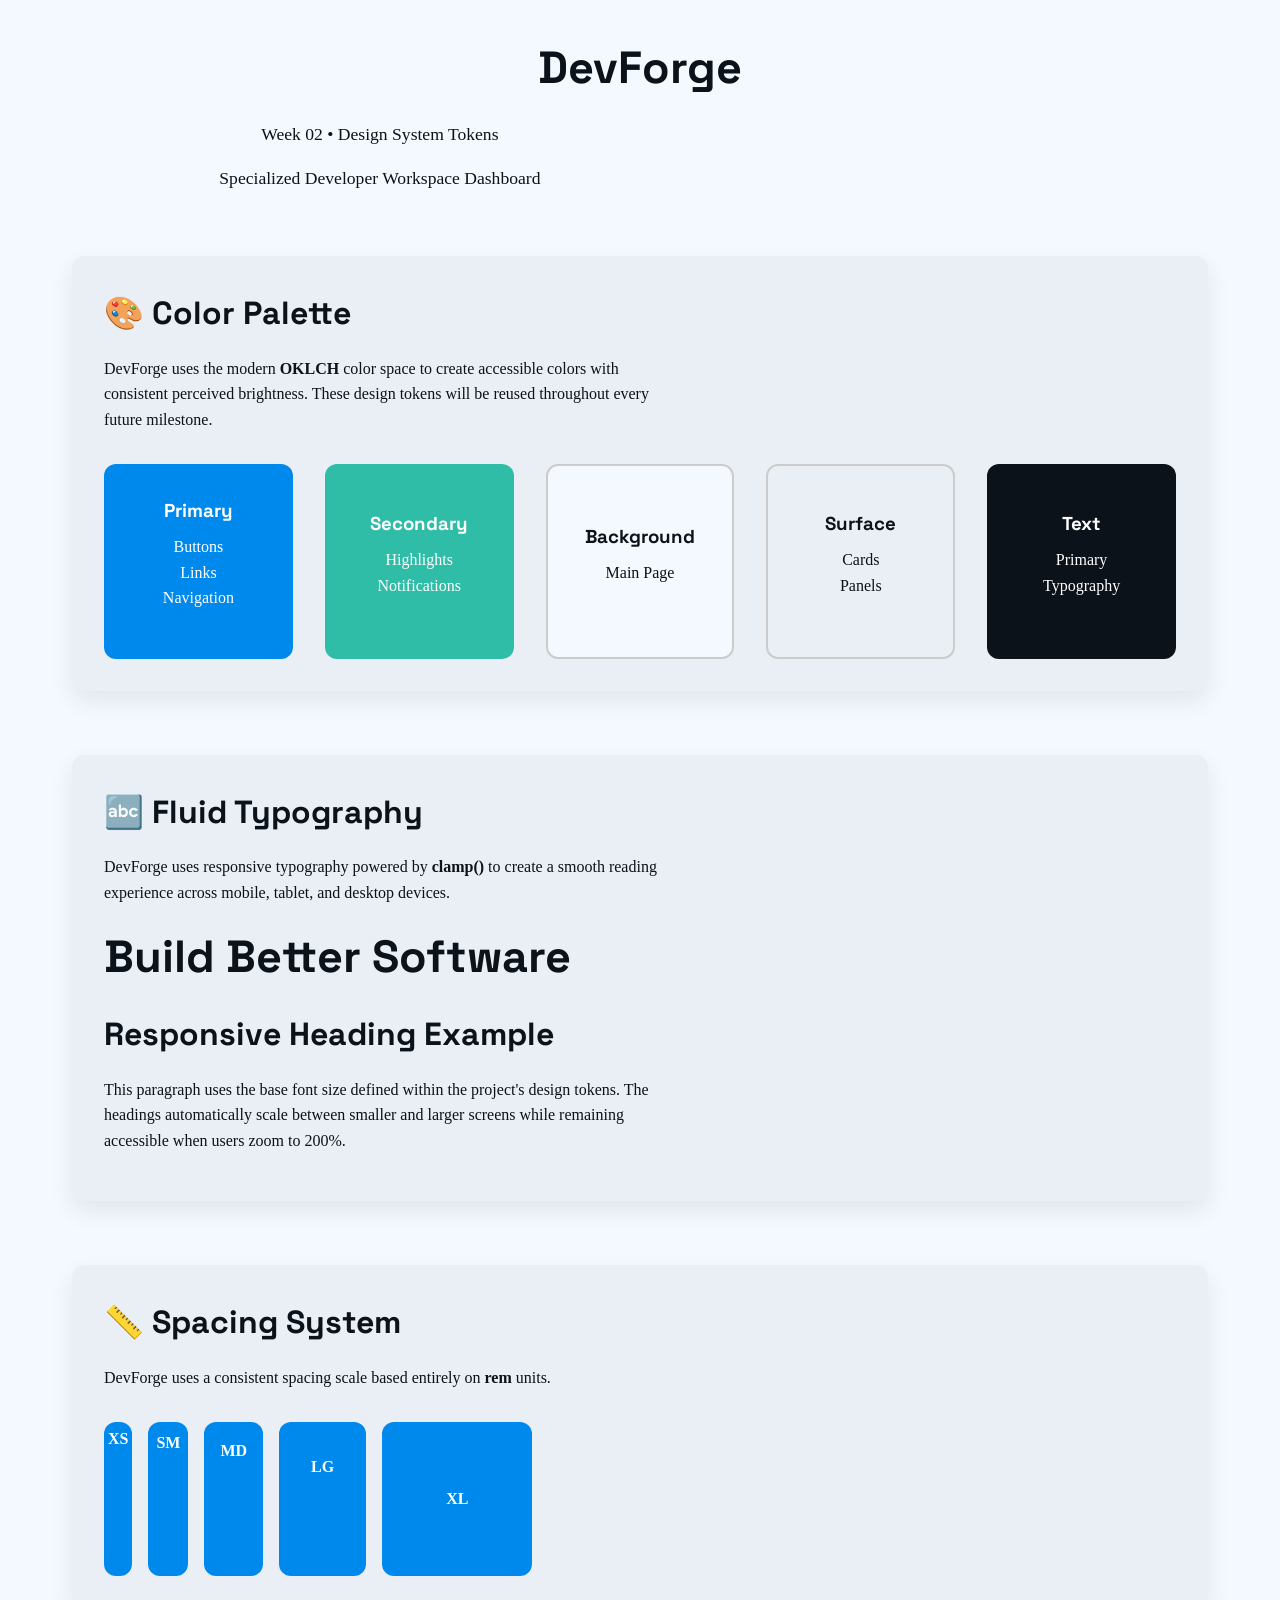
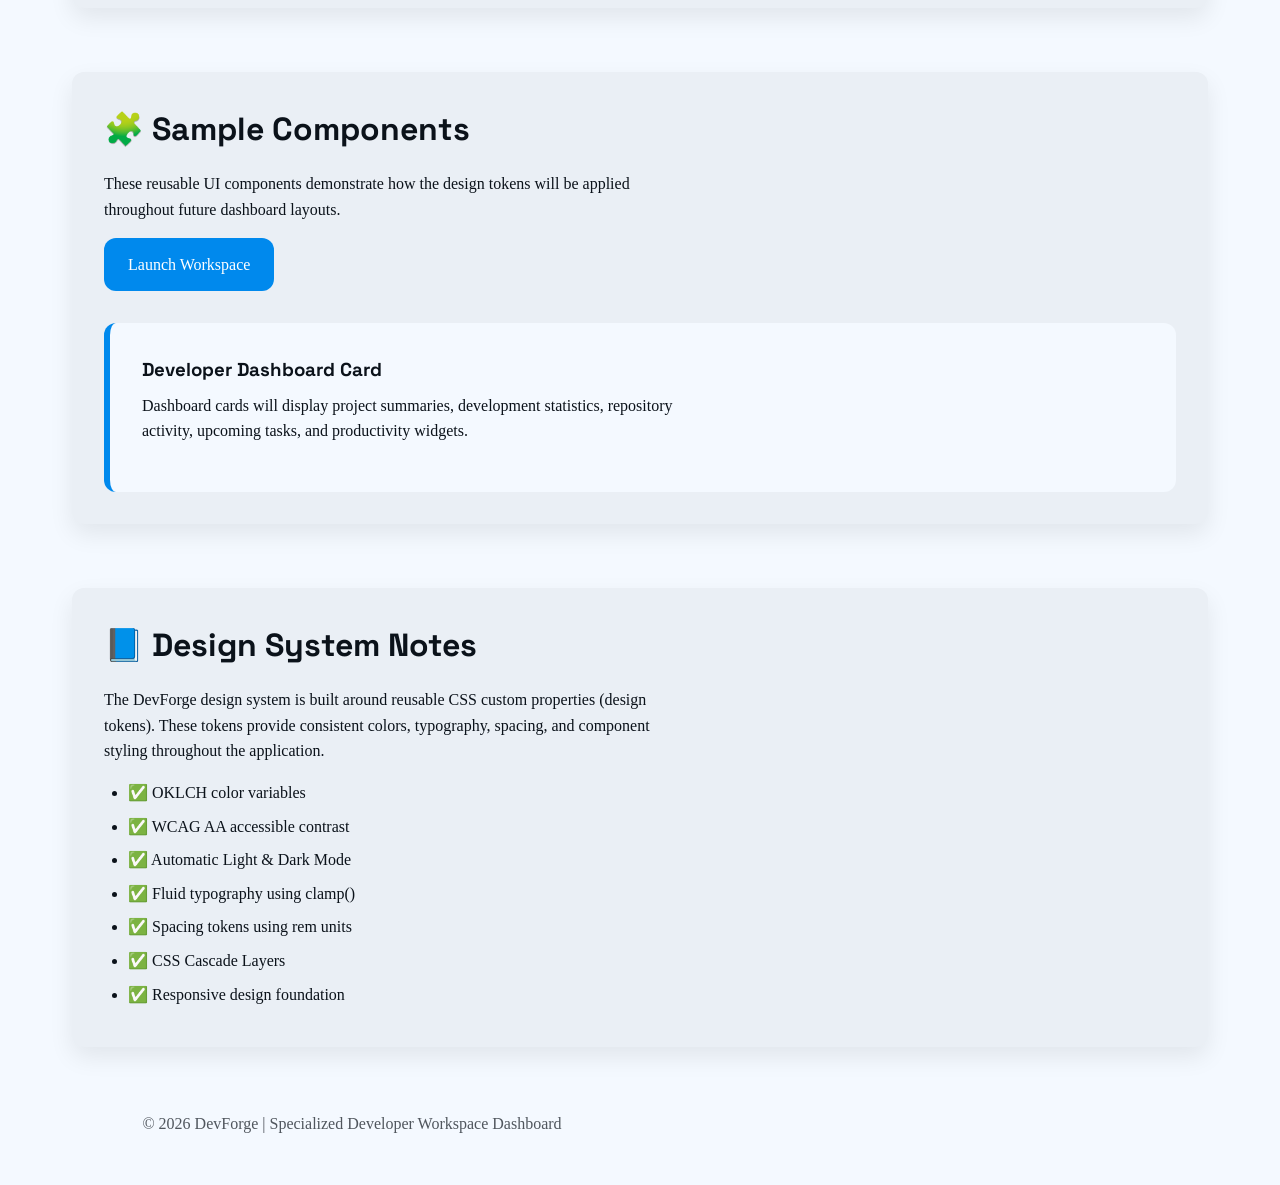
==== test/index.html @ ed998b39 "Initial commit - DevForge week 02" ====
<!DOCTYPE html>
<html lang="en">

<head>
    <meta charset="UTF-8">
    <meta name="viewport" content="width=device-width, initial-scale=1.0">

    <title>DevForge | Week 02 Design System</title>

    <!-- Google Fonts -->

    <link rel="preconnect" href="https://fonts.googleapis.com">

    <link rel="preconnect" href="https://fonts.gstatic.com" crossorigin>

    <link href="https://fonts.googleapis.com/css2?family=Inter:wght@400;500;600;700&family=Space+Grotesk:wght@500;700&display=swap" rel="stylesheet">

    <!-- Stylesheet -->

    <link rel="stylesheet" href="styles.css">

</head>

<body>

    <!-- =====================================
         HEADER
    ====================================== -->

    <header>

        <h1>DevForge</h1>

        <p>
            Week 02 • Design System Tokens
        </p>

        <p>
            Specialized Developer Workspace Dashboard
        </p>

    </header>

    <main>

        <!-- =====================================
             COLOR PALETTE
        ====================================== -->

        <section>

            <h2>🎨 Color Palette</h2>

            <p>

                DevForge uses the modern <strong>OKLCH</strong> color space to
                create accessible colors with consistent perceived brightness.
                These design tokens will be reused throughout every future
                milestone.

            </p>

            <div class="color-grid">

                <article class="color-card primary">

                    <h3>Primary</h3>

                    <p>
                        Buttons<br>
                        Links<br>
                        Navigation
                    </p>

                </article>

                <article class="color-card secondary">

                    <h3>Secondary</h3>

                    <p>
                        Highlights<br>
                        Notifications
                    </p>

                </article>

                <article class="color-card background">

                    <h3>Background</h3>

                    <p>
                        Main Page
                    </p>

                </article>

                <article class="color-card surface">

                    <h3>Surface</h3>

                    <p>
                        Cards<br>
                        Panels
                    </p>

                </article>

                <article class="color-card text">

                    <h3>Text</h3>

                    <p>
                        Primary Typography
                    </p>

                </article>

            </div>

        </section>

        <!-- =====================================
             TYPOGRAPHY
        ====================================== -->

        <section>

            <h2>🔤 Fluid Typography</h2>

            <p>

                DevForge uses responsive typography powered by
                <strong>clamp()</strong> to create a smooth reading experience
                across mobile, tablet, and desktop devices.

            </p>

            <h1 class="display-heading">

                Build Better Software

            </h1>

            <h2 class="medium-heading">

                Responsive Heading Example

            </h2>

            <p>

                This paragraph uses the base font size defined within the
                project's design tokens. The headings automatically scale
                between smaller and larger screens while remaining accessible
                when users zoom to 200%.

            </p>

        </section>

        <!-- =====================================
             SPACING
        ====================================== -->

        <section>

            <h2>📏 Spacing System</h2>

            <p>

                DevForge uses a consistent spacing scale based entirely on
                <strong>rem</strong> units.

            </p>

            <div class="spacing-grid">

                <div class="spacing-box xs">XS</div>

                <div class="spacing-box sm">SM</div>

                <div class="spacing-box md">MD</div>

                <div class="spacing-box lg">LG</div>

                <div class="spacing-box xl">XL</div>

            </div>

        </section>

        <!-- =====================================
             COMPONENTS
        ====================================== -->

        <section>

            <h2>🧩 Sample Components</h2>

            <p>

                These reusable UI components demonstrate how the design tokens
                will be applied throughout future dashboard layouts.

            </p>

            <button class="primary-btn">

                Launch Workspace

            </button>

            <div class="dashboard-card">

                <h3>Developer Dashboard Card</h3>

                <p>

                    Dashboard cards will display project summaries,
                    development statistics, repository activity,
                    upcoming tasks, and productivity widgets.

                </p>

            </div>

        </section>

        <!-- =====================================
             DESIGN SYSTEM NOTES
        ====================================== -->

        <section>

            <h2>📘 Design System Notes</h2>

            <p>

                The DevForge design system is built around reusable CSS custom
                properties (design tokens). These tokens provide consistent
                colors, typography, spacing, and component styling throughout
                the application.

            </p>

            <ul>

                <li>✅ OKLCH color variables</li>

                <li>✅ WCAG AA accessible contrast</li>

                <li>✅ Automatic Light & Dark Mode</li>

                <li>✅ Fluid typography using clamp()</li>

                <li>✅ Spacing tokens using rem units</li>

                <li>✅ CSS Cascade Layers</li>

                <li>✅ Responsive design foundation</li>

            </ul>

        </section>

    </main>

    <!-- =====================================
         FOOTER
    ====================================== -->

    <footer>

        <p>

            © 2026 DevForge | Specialized Developer Workspace Dashboard

        </p>

    </footer>

</body>

</html>
---- test/styles.css ----
/* ===========================================
   DEVFORGE DESIGN SYSTEM
   Week 02 Capstone
=========================================== */

@layer reset, tokens, base, components;

/* ===========================================
   RESET
=========================================== */

@layer reset {

*,
*::before,
*::after {
    box-sizing: border-box;
}

html {
    scroll-behavior: smooth;
}

body,
h1,
h2,
h3,
p,
ul {
    margin: 0;
}

img {
    display: block;
    max-width: 100%;
}

button {
    font: inherit;
    cursor: pointer;
}

}

/* ===========================================
   DESIGN TOKENS
=========================================== */

@layer tokens {

:root {

    /* ---------- Colors ---------- */

    --color-primary: oklch(62% 0.18 250);
    --color-secondary: oklch(72% 0.12 180);

    --color-background: oklch(98% 0.01 250);
    --color-surface: oklch(95% 0.01 250);

    --color-text: oklch(18% 0.02 250);

    /* ---------- Typography ---------- */

    --size-base: 1rem;

    --size-heading-md:
        clamp(1.5rem, 1.2rem + 1vw, 2rem);

    --size-heading-lg:
        clamp(1.75rem, 1.31rem + 1.88vw, 3rem);

    /* ---------- Spacing ---------- */

    --space-xs: .25rem;
    --space-sm: .5rem;
    --space-md: 1rem;
    --space-lg: 2rem;
    --space-xl: 4rem;

    /* ---------- Radius ---------- */

    --radius: .75rem;

    /* ---------- Shadow ---------- */

    --shadow:
        0 10px 25px rgba(0,0,0,.08);

}

/* ---------- Dark Mode ---------- */

@media (prefers-color-scheme: dark) {

:root {

    --color-background: oklch(18% 0.02 250);

    --color-surface: oklch(24% 0.02 250);

    --color-text: oklch(96% 0.01 250);

}

}

}

/* ===========================================
   BASE STYLES
=========================================== */

@layer base {

body {

    body {
    font-family: "Inter", sans-serif;
}

h1,
h2,
h3 {
    font-family: "Space Grotesk", sans-serif;
}

    background: var(--color-background);

    color: var(--color-text);

    font-size: var(--size-base);

    line-height: 1.6;

    max-width: 1200px;

    margin: auto;

    padding: var(--space-lg);

}

header {

    text-align: center;

    margin-bottom: var(--space-xl);

}

header p {

    font-size: 1.1rem;

}

section {

    background: var(--color-surface);

    border-radius: var(--radius);

    padding: var(--space-lg);

    margin-bottom: var(--space-xl);

    box-shadow: var(--shadow);

}

h1 {

    font-size: var(--size-heading-lg);

    margin-bottom: var(--space-md);

}

h2 {

    font-size: var(--size-heading-md);

    margin-bottom: var(--space-md);

}

h3 {

    margin-bottom: var(--space-sm);

}

p {

    margin-bottom: var(--space-md);

    max-width: 70ch;

}

ul {

    padding-left: 1.5rem;

}

li {

    margin-bottom: .5rem;

}

}

/* ===========================================
   COMPONENTS
=========================================== */

@layer components {

/* ---------- Color Palette ---------- */

.color-grid {

    display: grid;

    grid-template-columns:
        repeat(auto-fit, minmax(180px,1fr));

    gap: var(--space-lg);

    margin-top: var(--space-lg);

}

.color-card {

    border-radius: var(--radius);

    padding: var(--space-lg);

    text-align: center;

    color: white;

    min-height: 150px;

    display: flex;

    flex-direction: column;

    justify-content: center;

}

.primary {

    background: var(--color-primary);

}

.secondary {

    background: var(--color-secondary);

}

.background {

    background: var(--color-background);

    color: var(--color-text);

    border: 2px solid #ccc;

}

.surface {

    background: var(--color-surface);

    color: var(--color-text);

    border: 2px solid #ccc;

}

.text {

    background: var(--color-text);

}

/* ---------- Typography ---------- */

.display-heading {

    font-size: var(--size-heading-lg);

}

.medium-heading {

    font-size: var(--size-heading-md);

}

/* ---------- Spacing ---------- */

.spacing-grid {

    display: flex;

    flex-wrap: wrap;

    gap: var(--space-md);

    margin-top: var(--space-lg);

}

.spacing-box {

    background: var(--color-primary);

    color: white;

    border-radius: var(--radius);

    font-weight: bold;

}

.xs {

    padding: var(--space-xs);

}

.sm {

    padding: var(--space-sm);

}

.md {

    padding: var(--space-md);

}

.lg {

    padding: var(--space-lg);

}

.xl {

    padding: var(--space-xl);

}

/* ---------- Button ---------- */

.primary-btn {

    background: var(--color-primary);

    color: white;

    border: none;

    border-radius: var(--radius);

    padding:

        .85rem

        1.5rem;

    margin-bottom: var(--space-lg);

    transition: .3s;

}

.primary-btn:hover {

    opacity: .85;

}

/* ---------- Dashboard Card ---------- */

.dashboard-card {

    background: var(--color-background);

    border-radius: var(--radius);

    padding: var(--space-lg);

    border-left:

        6px solid

        var(--color-primary);

}

footer {

    text-align: center;

    margin-top: var(--space-xl);

    opacity: .7;

}

}
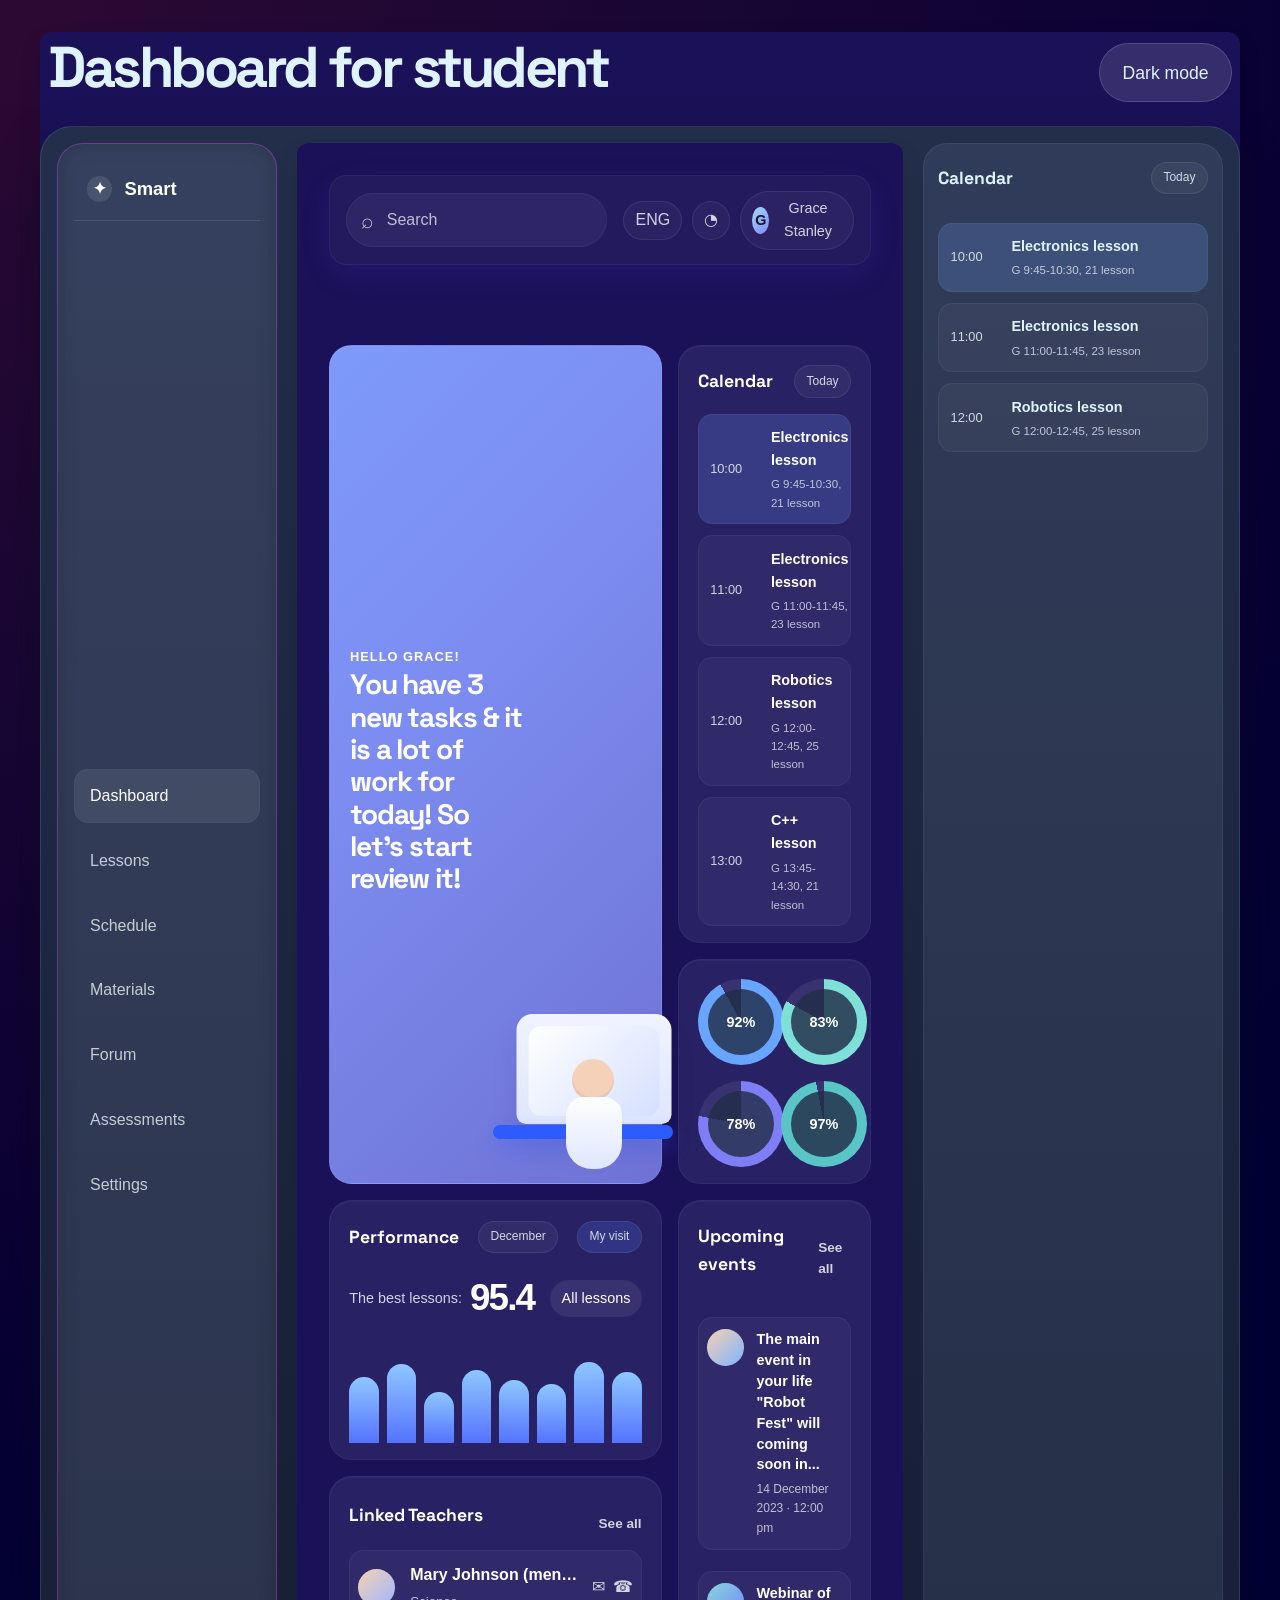
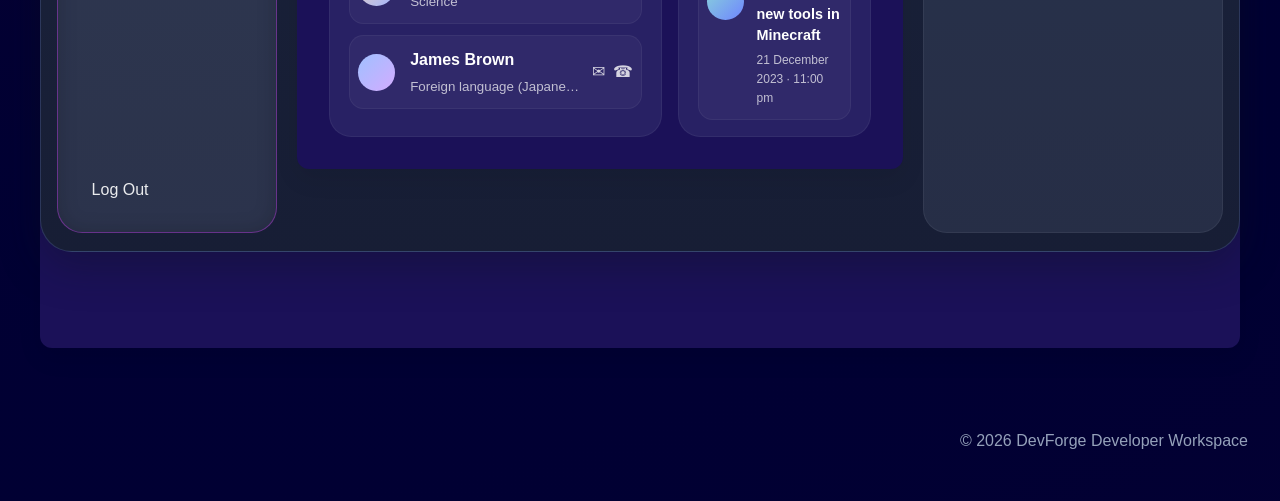
==== commit abaddf33: "finished assignment" ====
--- a/test/index.html
+++ b/test/index.html
@@ -2,10 +2,12 @@
 <html lang="en">
 
 <head>
+
     <meta charset="UTF-8">
+
     <meta name="viewport" content="width=device-width, initial-scale=1.0">
 
-    <title>DevForge | Week 02 Design System</title>
+    <title>DevForge | Week 04 Feature Grid</title>
 
     <!-- Google Fonts -->
 
@@ -15,270 +17,451 @@
 
     <link href="https://fonts.googleapis.com/css2?family=Inter:wght@400;500;600;700&family=Space+Grotesk:wght@500;700&display=swap" rel="stylesheet">
 
-    <!-- Stylesheet -->
-
     <link rel="stylesheet" href="styles.css">
 
 </head>
 
 <body>
 
-    <!-- =====================================
-         HEADER
-    ====================================== -->
-
-    <header>
-
-        <h1>DevForge</h1>
-
-        <p>
-            Week 02 • Design System Tokens
-        </p>
-
-        <p>
-            Specialized Developer Workspace Dashboard
-        </p>
-
-    </header>
-
-    <main>
-
-        <!-- =====================================
-             COLOR PALETTE
-        ====================================== -->
-
-        <section>
-
-            <h2>🎨 Color Palette</h2>
-
-            <p>
-
-                DevForge uses the modern <strong>OKLCH</strong> color space to
-                create accessible colors with consistent perceived brightness.
-                These design tokens will be reused throughout every future
-                milestone.
-
-            </p>
-
-            <div class="color-grid">
-
-                <article class="color-card primary">
-
-                    <h3>Primary</h3>
-
-                    <p>
-                        Buttons<br>
-                        Links<br>
-                        Navigation
-                    </p>
-
-                </article>
-
-                <article class="color-card secondary">
-
-                    <h3>Secondary</h3>
-
-                    <p>
-                        Highlights<br>
-                        Notifications
-                    </p>
-
-                </article>
-
-                <article class="color-card background">
-
-                    <h3>Background</h3>
-
-                    <p>
-                        Main Page
-                    </p>
-
-                </article>
-
-                <article class="color-card surface">
-
-                    <h3>Surface</h3>
-
-                    <p>
-                        Cards<br>
-                        Panels
-                    </p>
-
-                </article>
-
-                <article class="color-card text">
-
-                    <h3>Text</h3>
-
-                    <p>
-                        Primary Typography
-                    </p>
-
-                </article>
-
-            </div>
+<main>
+
+    <section class="student-dashboard" aria-label="Student dashboard overview">
+
+        <div class="dashboard-header-row">
+
+            <h1>Dashboard for student</h1>
+
+            <button type="button" class="dark-mode-toggle">Dark mode</button>
+
+        </div>
+
+        <section class="dashboard-shell" role="application" aria-label="Student workspace dashboard">
+
+            <aside class="dashboard-sidebar" aria-label="Primary navigation">
+
+                <div class="sidebar-brand">
+
+                    <span class="brand-mark">✦</span>
+
+                    <span>Smart</span>
+
+                </div>
+
+                <nav class="dashboard-nav" aria-label="Dashboard navigation">
+
+                    <a class="nav-link active" href="#">Dashboard</a>
+
+                    <a class="nav-link" href="#">Lessons</a>
+
+                    <a class="nav-link" href="#">Schedule</a>
+
+                    <a class="nav-link" href="#">Materials</a>
+
+                    <a class="nav-link" href="#">Forum</a>
+
+                    <a class="nav-link" href="#">Assessments</a>
+
+                    <a class="nav-link" href="#">Settings</a>
+
+                </nav>
+
+                <button type="button" class="logout-btn">Log Out</button>
+
+            </aside>
+
+            <section class="dashboard-main-area">
+
+                <header class="dashboard-topbar" aria-label="Workspace controls">
+
+                    <div class="search-wrap">
+
+                        <span class="search-icon">⌕</span>
+
+                        <input type="text" value="Search" aria-label="Search" />
+
+                    </div>
+
+                    <div class="topbar-actions">
+
+                        <span class="language-pill">ENG</span>
+
+                        <span class="icon-bell">◔</span>
+
+                        <div class="user-pill">
+
+                            <span class="user-avatar">G</span>
+
+                            <span>Grace Stanley</span>
+
+                        </div>
+
+                    </div>
+
+                </header>
+
+                <div class="dashboard-grid" aria-label="Student content cards">
+
+                    <article class="content-card feature-card">
+
+                        <div class="feature-copy">
+
+                            <p class="eyebrow">Hello Grace!</p>
+
+                            <h3>You have 3 new tasks &amp; it is a lot of work for today! So let's start review it!</h3>
+
+                        </div>
+
+                        <div class="device-illustration" aria-hidden="true">
+
+                            <div class="monitor">
+
+                                <div class="screen"></div>
+
+                            </div>
+
+                            <div class="desk"></div>
+
+                            <div class="person">
+
+                                <div class="head"></div>
+
+                                <div class="body"></div>
+
+                            </div>
+
+                        </div>
+
+                    </article>
+
+                    <article class="content-card calendar-card">
+
+                        <div class="mini-header">
+
+                            <h3>Calendar</h3>
+
+                            <button type="button" class="ghost-btn">Today</button>
+
+                        </div>
+
+                        <div class="calendar-list">
+
+                            <div class="event-item active">
+
+                                <span class="time">10:00</span>
+
+                                <div class="event-meta">
+
+                                    <h4>Electronics lesson</h4>
+
+                                    <p>G 9:45-10:30, 21 lesson</p>
+
+                                </div>
+
+                            </div>
+
+                            <div class="event-item">
+
+                                <span class="time">11:00</span>
+
+                                <div class="event-meta">
+
+                                    <h4>Electronics lesson</h4>
+
+                                    <p>G 11:00-11:45, 23 lesson</p>
+
+                                </div>
+
+                            </div>
+
+                            <div class="event-item">
+
+                                <span class="time">12:00</span>
+
+                                <div class="event-meta">
+
+                                    <h4>Robotics lesson</h4>
+
+                                    <p>G 12:00-12:45, 25 lesson</p>
+
+                                </div>
+
+                            </div>
+
+                            <div class="event-item">
+
+                                <span class="time">13:00</span>
+
+                                <div class="event-meta">
+
+                                    <h4>C++ lesson</h4>
+
+                                    <p>G 13:45-14:30, 21 lesson</p>
+
+                                </div>
+
+                            </div>
+
+                        </div>
+
+                    </article>
+
+                    <article class="content-card performance-card">
+
+                        <div class="mini-header small-row">
+
+                            <h3>Performance</h3>
+
+                            <button type="button" class="ghost-btn">December</button>
+
+                            <button type="button" class="ghost-btn ghost-btn--alt">My visit</button>
+
+                        </div>
+
+                        <div class="lesson-stats">
+
+                            <div class="lesson-heading">
+
+                                <span>The best lessons:</span>
+
+                                <strong>95.4</strong>
+
+                                <button type="button" class="pill-btn">All lessons</button>
+
+                            </div>
+
+                            <div class="bar-chart" aria-label="Chart of lesson scores">
+
+                                <span style="--h: 65%"></span>
+
+                                <span style="--h: 78%"></span>
+
+                                <span style="--h: 50%"></span>
+
+                                <span style="--h: 72%"></span>
+
+                                <span style="--h: 62%"></span>
+
+                                <span style="--h: 58%"></span>
+
+                                <span style="--h: 80%"></span>
+
+                                <span style="--h: 70%"></span>
+
+                            </div>
+
+                        </div>
+
+                    </article>
+
+                    <article class="content-card metrics-card">
+
+                        <div class="ring-row">
+
+                            <div class="metric-ring ring-blue">
+
+                                <span>92%</span>
+
+                            </div>
+
+                            <div class="metric-ring ring-cyan">
+
+                                <span>83%</span>
+
+                            </div>
+
+                        </div>
+
+                        <div class="ring-row">
+
+                            <div class="metric-ring ring-purple">
+
+                                <span>78%</span>
+
+                            </div>
+
+                            <div class="metric-ring ring-teal">
+
+                                <span>97%</span>
+
+                            </div>
+
+                        </div>
+
+                    </article>
+
+                    <article class="content-card teachers-card">
+
+                        <div class="mini-header">
+
+                            <h3>Linked Teachers</h3>
+
+                            <a href="#">See all</a>
+
+                        </div>
+
+                        <div class="teacher-item">
+
+                            <div class="teacher-avatar avatar-one"></div>
+
+                            <div class="teacher-copy">
+
+                                <strong>Mary Johnson (mentor)</strong>
+
+                                <small>Science</small>
+
+                            </div>
+
+                            <div class="teacher-actions">
+
+                                <span>✉</span>
+
+                                <span>☎</span>
+
+                            </div>
+
+                        </div>
+
+                        <div class="teacher-item">
+
+                            <div class="teacher-avatar avatar-two"></div>
+
+                            <div class="teacher-copy">
+
+                                <strong>James Brown</strong>
+
+                                <small>Foreign language (Japanese)</small>
+
+                            </div>
+
+                            <div class="teacher-actions">
+
+                                <span>✉</span>
+
+                                <span>☎</span>
+
+                            </div>
+
+                        </div>
+
+                    </article>
+
+                    <article class="content-card events-card">
+
+                        <div class="mini-header">
+
+                            <h3>Upcoming events</h3>
+
+                            <a href="#">See all</a>
+
+                        </div>
+
+                        <div class="event-item event-item--stacked">
+
+                            <div class="event-avatar avatar-three"></div>
+
+                            <div class="event-copy">
+
+                                <h4>The main event in your life "Robot Fest" will coming soon in...</h4>
+
+                                <p>14 December 2023 · 12:00 pm</p>
+
+                            </div>
+
+                        </div>
+
+                        <div class="event-item event-item--stacked">
+
+                            <div class="event-avatar avatar-four"></div>
+
+                            <div class="event-copy">
+
+                                <h4>Webinar of new tools in Minecraft</h4>
+
+                                <p>21 December 2023 · 11:00 pm</p>
+
+                            </div>
+
+                        </div>
+
+                    </article>
+
+                </div>
+
+            </section>
+
+            <aside class="dashboard-drawer" aria-label="Context drawer">
+
+                <div class="mini-header">
+
+                    <h3>Calendar</h3>
+
+                    <button type="button" class="ghost-btn">Today</button>
+
+                </div>
+
+                <div class="calendar-list">
+
+                    <div class="event-item active">
+
+                        <span class="time">10:00</span>
+
+                        <div class="event-meta">
+
+                            <h4>Electronics lesson</h4>
+
+                            <p>G 9:45-10:30, 21 lesson</p>
+
+                        </div>
+
+                    </div>
+
+                    <div class="event-item">
+
+                        <span class="time">11:00</span>
+
+                        <div class="event-meta">
+
+                            <h4>Electronics lesson</h4>
+
+                            <p>G 11:00-11:45, 23 lesson</p>
+
+                        </div>
+
+                    </div>
+
+                    <div class="event-item">
+
+                        <span class="time">12:00</span>
+
+                        <div class="event-meta">
+
+                            <h4>Robotics lesson</h4>
+
+                            <p>G 12:00-12:45, 25 lesson</p>
+
+                        </div>
+
+                    </div>
+
+                </div>
+
+            </aside>
 
         </section>
 
-        <!-- =====================================
-             TYPOGRAPHY
-        ====================================== -->
-
-        <section>
-
-            <h2>🔤 Fluid Typography</h2>
-
-            <p>
-
-                DevForge uses responsive typography powered by
-                <strong>clamp()</strong> to create a smooth reading experience
-                across mobile, tablet, and desktop devices.
-
-            </p>
-
-            <h1 class="display-heading">
-
-                Build Better Software
-
-            </h1>
-
-            <h2 class="medium-heading">
-
-                Responsive Heading Example
-
-            </h2>
-
-            <p>
-
-                This paragraph uses the base font size defined within the
-                project's design tokens. The headings automatically scale
-                between smaller and larger screens while remaining accessible
-                when users zoom to 200%.
-
-            </p>
-
-        </section>
-
-        <!-- =====================================
-             SPACING
-        ====================================== -->
-
-        <section>
-
-            <h2>📏 Spacing System</h2>
-
-            <p>
-
-                DevForge uses a consistent spacing scale based entirely on
-                <strong>rem</strong> units.
-
-            </p>
-
-            <div class="spacing-grid">
-
-                <div class="spacing-box xs">XS</div>
-
-                <div class="spacing-box sm">SM</div>
-
-                <div class="spacing-box md">MD</div>
-
-                <div class="spacing-box lg">LG</div>
-
-                <div class="spacing-box xl">XL</div>
-
-            </div>
-
-        </section>
-
-        <!-- =====================================
-             COMPONENTS
-        ====================================== -->
-
-        <section>
-
-            <h2>🧩 Sample Components</h2>
-
-            <p>
-
-                These reusable UI components demonstrate how the design tokens
-                will be applied throughout future dashboard layouts.
-
-            </p>
-
-            <button class="primary-btn">
-
-                Launch Workspace
-
-            </button>
-
-            <div class="dashboard-card">
-
-                <h3>Developer Dashboard Card</h3>
-
-                <p>
-
-                    Dashboard cards will display project summaries,
-                    development statistics, repository activity,
-                    upcoming tasks, and productivity widgets.
-
-                </p>
-
-            </div>
-
-        </section>
-
-        <!-- =====================================
-             DESIGN SYSTEM NOTES
-        ====================================== -->
-
-        <section>
-
-            <h2>📘 Design System Notes</h2>
-
-            <p>
-
-                The DevForge design system is built around reusable CSS custom
-                properties (design tokens). These tokens provide consistent
-                colors, typography, spacing, and component styling throughout
-                the application.
-
-            </p>
-
-            <ul>
-
-                <li>✅ OKLCH color variables</li>
-
-                <li>✅ WCAG AA accessible contrast</li>
-
-                <li>✅ Automatic Light & Dark Mode</li>
-
-                <li>✅ Fluid typography using clamp()</li>
-
-                <li>✅ Spacing tokens using rem units</li>
-
-                <li>✅ CSS Cascade Layers</li>
-
-                <li>✅ Responsive design foundation</li>
-
-            </ul>
-
-        </section>
-
-    </main>
-
-    <!-- =====================================
-         FOOTER
-    ====================================== -->
-
-    <footer>
-
-        <p>
-
-            © 2026 DevForge | Specialized Developer Workspace Dashboard
-
-        </p>
-
-    </footer>
+    </section>
+
+</main>
+
+<footer>
+
+    <p>
+
+        © 2026 DevForge Developer Workspace
+
+    </p>
+
+</footer>
 
 </body>
 
--- a/test/styles.css
+++ b/test/styles.css
@@ -52,13 +52,13 @@
 
     /* ---------- Colors ---------- */
 
-    --color-primary: oklch(62% 0.18 250);
-    --color-secondary: oklch(72% 0.12 180);
-
-    --color-background: oklch(98% 0.01 250);
-    --color-surface: oklch(95% 0.01 250);
-
-    --color-text: oklch(18% 0.02 250);
+    --color-primary: oklch(72% 0.32 320);
+    --color-secondary: oklch(80% 0.25 210);
+
+    --color-background: oklch(12% 0.14 260);
+    --color-surface: oklch(25% 0.12 280);
+
+    --color-text: oklch(96% 0.05 260);
 
     /* ---------- Typography ---------- */
 
@@ -95,11 +95,11 @@
 
 :root {
 
-    --color-background: oklch(18% 0.02 250);
-
-    --color-surface: oklch(24% 0.02 250);
-
-    --color-text: oklch(96% 0.01 250);
+    --color-background: oklch(12% 0.10 250);
+
+    --color-surface: oklch(18% 0.08 250);
+
+    --color-text: oklch(96% 0.03 250);
 
 }
 
@@ -115,37 +115,157 @@
 
 body {
 
-    body {
     font-family: "Inter", sans-serif;
+
+    background: radial-gradient(circle at top left,
+        color-mix(in srgb, var(--color-primary) 18%, black),
+        color-mix(in srgb, var(--color-background) 85%, black));
+
+    color: var(--color-text);
+
+    font-size: var(--size-base);
+
+    line-height: 1.6;
+
+    min-height: 100dvh;
+
+    max-width: 1400px;
+
+    margin: auto;
+
+    padding: var(--space-lg);
+
 }
 
 h1,
 h2,
 h3 {
+
     font-family: "Space Grotesk", sans-serif;
-}
-
-    background: var(--color-background);
-
-    color: var(--color-text);
-
-    font-size: var(--size-base);
-
-    line-height: 1.6;
-
-    max-width: 1200px;
-
-    margin: auto;
-
-    padding: var(--space-lg);
 
 }
 
 header {
 
+    position: relative;
+
     text-align: center;
 
     margin-bottom: var(--space-xl);
+
+}
+
+.week-badge {
+
+    position: absolute;
+
+    top: var(--space-sm);
+
+    right: var(--space-sm);
+
+    display: inline-flex;
+
+    align-items: center;
+
+    justify-content: center;
+
+    padding: .35rem .75rem;
+
+    border-radius: 999px;
+
+    background: color-mix(in srgb, var(--color-primary) 30%, var(--color-surface));
+
+    color: white;
+
+    font-size: .8rem;
+
+    letter-spacing: .08em;
+
+    text-transform: uppercase;
+
+}
+
+header h1 {
+
+    font-size: var(--size-heading-lg);
+
+    margin-bottom: var(--space-sm);
+
+}
+
+header a {
+
+    color: var(--color-primary);
+
+    text-decoration: none;
+
+}
+
+header a:hover {
+
+    text-decoration: underline;
+
+}
+
+a:focus-visible {
+
+    outline: 3px solid var(--color-primary);
+
+    outline-offset: 3px;
+
+}
+
+.home-link {
+
+    margin: 0;
+
+    font-size: .95rem;
+
+}
+
+.footer-link {
+
+    margin-top: 0;
+
+}
+
+.home-link a {
+
+    display: inline-block;
+
+    padding: .55rem 1rem;
+
+    border: 1px solid var(--color-primary);
+
+    border-radius: 999px;
+
+    background: var(--color-primary);
+
+    color: white;
+
+    box-shadow: 0 0 20px rgba(48, 104, 255, 0.45);
+
+    transition: background .2s ease, transform .2s ease, box-shadow .2s ease;
+
+}
+
+.home-link a:hover {
+
+    background: color-mix(in srgb, var(--color-primary) 75%, white 25%);
+
+    color: white;
+
+    transform: translateY(-1px);
+
+    box-shadow: 0 0 28px rgba(48, 104, 255, 0.65);
+
+}
+
+.home-link a:hover {
+
+    background: color-mix(in srgb, var(--color-primary) 20%, transparent);
+
+    transform: translateY(-1px);
 
 }
 
@@ -392,6 +512,1447 @@
 
 }
 
+/* ---------- Dashboard Layout ---------- */
+
+.dashboard-shell {
+
+    position: relative;
+
+    display: grid;
+
+    grid-template-columns: minmax(220px, 260px) minmax(0, 1fr) minmax(180px, 240px);
+
+    min-height: 100dvh;
+
+    padding: var(--space-md);
+
+    gap: var(--space-md);
+
+    background: radial-gradient(circle at top right,
+        color-mix(in srgb, var(--color-secondary) 18%, black 30%),
+        color-mix(in srgb, var(--color-background) 82%, black));
+
+    border-radius: var(--radius);
+
+    border: 1px solid color-mix(in srgb, var(--color-primary) 40%, transparent);
+
+    box-shadow: 0 0 80px rgba(100, 75, 255, 0.18);
+
+}
+
+.dashboard-shell-header {
+
+    grid-column: 1 / -1;
+
+    display: flex;
+
+    justify-content: space-between;
+
+    align-items: center;
+
+    padding: var(--space-md) var(--space-lg);
+
+    background: color-mix(in srgb, var(--color-surface) 92%, black 8%);
+
+    border-radius: calc(var(--radius) + 2px);
+
+    border: 1px solid color-mix(in srgb, var(--color-primary) 30%, transparent);
+
+    box-shadow: inset 0 -1px 0 rgba(255, 255, 255, 0.06), 0 10px 24px rgba(0, 0, 0, 0.08);
+
+}
+
+.dashboard-shell-header h2 {
+
+    margin: 0;
+
+    font-size: 1rem;
+
+    letter-spacing: .08em;
+
+    text-transform: uppercase;
+
+    opacity: .85;
+
+}
+
+.dashboard-shell-home {
+
+    color: var(--color-primary);
+
+    font-weight: 700;
+
+    text-decoration: none;
+
+}
+
+.dashboard-shell-home:hover {
+
+    color: white;
+
+}
+
+.dashboard-sidebar {
+
+    min-width: 0;
+
+    display: flex;
+
+    flex-direction: column;
+
+    gap: var(--space-lg);
+
+    padding: var(--space-lg);
+
+    background: color-mix(in srgb, var(--color-surface) 70%, black 30%);
+
+    border-radius: var(--radius);
+
+    border: 1px solid color-mix(in srgb, var(--color-primary) 30%, transparent);
+
+    box-shadow: inset 0 0 20px rgba(0, 0, 0, 0.18);
+
+}
+
+.dashboard-main-area {
+
+    display: flex;
+
+    flex-direction: column;
+
+    gap: var(--space-lg);
+
+    min-width: 0;
+
+}
+
+.sidebar-brand {
+
+    padding-bottom: var(--space-sm);
+
+    border-bottom: 1px solid color-mix(in srgb, var(--color-text) 12%, transparent);
+
+}
+
+.eyebrow {
+
+    margin-bottom: var(--space-xs);
+
+    font-size: .8rem;
+
+    font-weight: 700;
+
+    letter-spacing: .16em;
+
+    text-transform: uppercase;
+
+    opacity: .7;
+
+}
+
+.dashboard-nav {
+
+    display: flex;
+
+    flex-direction: column;
+
+    gap: var(--space-sm);
+
+}
+
+.nav-link {
+
+    color: var(--color-text);
+
+    text-decoration: none;
+
+    padding: .65rem .85rem;
+
+    border-radius: 999px;
+
+}
+
+.nav-link.active,
+.nav-link:hover {
+
+    background: linear-gradient(135deg,
+        color-mix(in srgb, var(--color-primary) 28%, transparent),
+        color-mix(in srgb, var(--color-secondary) 28%, transparent));
+
+    color: white;
+
+}
+
+.dashboard-topbar {
+
+    display: flex;
+
+    justify-content: space-between;
+
+    align-items: center;
+
+    padding: var(--space-lg);
+
+    background: color-mix(in srgb, var(--color-surface) 82%, black 18%);
+
+    border-radius: var(--radius);
+
+    border: 1px solid color-mix(in srgb, var(--color-secondary) 30%, transparent);
+
+    box-shadow: 0 10px 30px rgba(88, 68, 255, 0.12);
+
+}
+
+.dashboard-topbar h3,
+.dashboard-sidebar h3,
+.dashboard-drawer h3 {
+
+    margin-bottom: 0;
+
+}
+
+.dashboard-topbar .primary-btn {
+
+    margin-bottom: 0;
+
+}
+
+.dashboard-workspace {
+
+    display: grid;
+
+    grid-template-columns: 1.4fr 1fr;
+
+    grid-template-areas:
+        "focus velocity"
+        "activity timeline";
+
+    gap: var(--space-md);
+
+    flex: 1;
+
+}
+
+.workspace-card {
+
+    display: flex;
+
+    flex-direction: column;
+
+    justify-content: center;
+
+    padding: var(--space-lg);
+
+    min-height: 180px;
+
+    background: color-mix(in srgb, var(--color-surface) 90%, black 10%);
+
+    border-radius: var(--radius);
+
+    border: 1px solid color-mix(in srgb, var(--color-primary) 14%, transparent);
+
+    box-shadow: 0 0 30px rgba(108, 92, 255, 0.1);
+
+}
+
+.workspace-card--highlight {
+
+    grid-area: focus;
+
+    background: linear-gradient(180deg,
+        color-mix(in srgb, var(--color-primary) 22%, var(--color-surface)),
+        color-mix(in srgb, var(--color-secondary) 16%, var(--color-surface)));
+
+    color: white;
+
+}
+
+.workspace-card--wide {
+
+    grid-area: timeline;
+
+}
+
+.dashboard-drawer {
+
+    padding: var(--space-lg);
+
+    background: color-mix(in srgb, var(--color-surface) 80%, black 20%);
+
+    border-radius: var(--radius);
+
+    border: 1px solid color-mix(in srgb, var(--color-secondary) 24%, transparent);
+
+}
+
+.content-grid {
+
+    display: grid;
+
+    grid-template-columns: repeat(3, minmax(0, 1fr));
+
+    grid-auto-flow: dense;
+
+    gap: var(--space-md);
+
+    margin-top: var(--space-xl);
+
+}
+
+.content-card {
+
+    display: flex;
+
+    flex-direction: column;
+
+    justify-content: space-between;
+
+    min-height: 220px;
+
+    padding: var(--space-lg);
+
+    background: color-mix(in srgb, var(--color-surface) 88%, black 12%);
+
+    border: 1px solid color-mix(in srgb, var(--color-primary) 24%, transparent);
+
+    border-radius: var(--radius);
+
+    box-shadow: 0 14px 30px rgba(0, 0, 0, 0.12);
+
+}
+
+.content-card h3 {
+
+    margin-bottom: var(--space-sm);
+
+}
+
+.content-card p {
+
+    margin-bottom: 0;
+
+}
+
+.content-card a {
+
+    margin-top: var(--space-md);
+
+    color: var(--color-primary);
+
+    font-weight: 700;
+
+    text-decoration: none;
+
+}
+
+.content-card a:hover {
+
+    text-decoration: underline;
+
+}
+
+.feature-card {
+
+    grid-column: span 2;
+
+    grid-row: span 2;
+
+    background: linear-gradient(135deg,
+        color-mix(in srgb, var(--color-primary) 28%, var(--color-surface)),
+        color-mix(in srgb, var(--color-secondary) 18%, var(--color-surface)));
+
+    color: white;
+
+}
+
+.feature-card .eyebrow {
+
+    opacity: 1;
+
+    color: white;
+
+}
+
+.feature-card a {
+
+    color: white;
+
+}
+
+.student-dashboard {
+
+    width: min(1500px, calc(100vw - 80px));
+
+    margin: 0 auto;
+
+    padding: 0 0 2rem;
+
+}
+
+.dashboard-header-row {
+
+    display: flex;
+
+    justify-content: space-between;
+
+    align-items: center;
+
+    gap: 1rem;
+
+    margin-bottom: 1.5rem;
+
+    padding: 0 0.5rem;
+
+}
+
+.dashboard-header-row h1 {
+
+    font-size: clamp(3rem, 3vw + 1.2rem, 7rem);
+
+    line-height: 0.95;
+
+    margin: 0;
+
+    font-weight: 700;
+
+    letter-spacing: -0.06em;
+
+}
+
+.dark-mode-toggle {
+
+    align-self: flex-start;
+
+    border: 1px solid rgba(255,255,255,0.15);
+
+    background: rgba(255,255,255,0.12);
+
+    color: var(--color-text);
+
+    border-radius: 999px;
+
+    padding: 0.9rem 1.4rem;
+
+    font-size: 1.1rem;
+
+    margin-top: 0.7rem;
+
+}
+
+.dashboard-shell {
+
+    display: grid;
+
+    grid-template-columns: 220px minmax(0, 1fr) 300px;
+
+    gap: 1.25rem;
+
+    min-height: 820px;
+
+    padding: 1rem 1rem 1.1rem;
+
+    border-radius: 2rem;
+
+    background: linear-gradient(180deg, rgba(35, 48, 74, 0.96), rgba(23, 31, 52, 0.96));
+
+    border: 1px solid rgba(139, 166, 255, 0.18);
+
+    box-shadow: 0 15px 40px rgba(13, 18, 32, 0.35);
+
+}
+
+.dashboard-sidebar {
+
+    display: flex;
+
+    flex-direction: column;
+
+    justify-content: space-between;
+
+    padding: 1.2rem 1rem 1rem;
+
+    background: rgba(161, 177, 204, 0.15);
+
+    border-radius: 1.6rem;
+
+    min-height: 100%;
+
+}
+
+.sidebar-brand {
+
+    display: flex;
+
+    align-items: center;
+
+    gap: 0.75rem;
+
+    padding: 0.7rem 0.8rem 1rem;
+
+    font-size: 1.15rem;
+
+    font-weight: 700;
+
+    color: white;
+
+}
+
+.brand-mark {
+
+    display: inline-flex;
+
+    align-items: center;
+
+    justify-content: center;
+
+    width: 1.6rem;
+
+    height: 1.6rem;
+
+    border-radius: 50%;
+
+    background: rgba(255,255,255,0.1);
+
+    font-size: 1rem;
+
+}
+
+.dashboard-nav {
+
+    display: flex;
+
+    flex-direction: column;
+
+    gap: 0.65rem;
+
+    margin-top: 0.75rem;
+
+}
+
+.nav-link {
+
+    color: rgba(255,255,255,0.74);
+
+    text-decoration: none;
+
+    padding: 0.9rem 0.9rem 0.9rem 1rem;
+
+    border-radius: 0.9rem;
+
+    font-size: 1rem;
+
+    transition: all .2s ease;
+
+}
+
+.nav-link.active,
+.nav-link:hover {
+
+    color: white;
+
+    background: rgba(255,255,255,0.08);
+
+    box-shadow: inset 0 0 0 1px rgba(255,255,255,0.04);
+
+}
+
+.logout-btn {
+
+    margin-top: 1rem;
+
+    padding: 0.85rem 1.1rem;
+
+    background: transparent;
+
+    border: 0;
+
+    border-radius: 0.85rem;
+
+    color: rgba(255,255,255,0.9);
+
+    text-align: left;
+
+    font-size: 1rem;
+
+    cursor: pointer;
+
+}
+
+.dashboard-main-area {
+
+    display: flex;
+
+    flex-direction: column;
+
+    gap: 1rem;
+
+    min-width: 0;
+
+}
+
+.dashboard-topbar {
+
+    display: flex;
+
+    align-items: center;
+
+    justify-content: space-between;
+
+    gap: 1rem;
+
+    padding: 0.9rem 1rem;
+
+    border-radius: 1.1rem;
+
+    background: rgba(255,255,255,0.04);
+
+    border: 1px solid rgba(255,255,255,0.05);
+
+}
+
+.search-wrap {
+
+    display: flex;
+
+    align-items: center;
+
+    gap: 0.65rem;
+
+    width: min(460px, 100%);
+
+    padding: 0.6rem 0.9rem;
+
+    background: rgba(255,255,255,0.05);
+
+    border-radius: 999px;
+
+    border: 1px solid rgba(255,255,255,0.05);
+
+}
+
+.search-wrap input {
+
+    background: transparent;
+
+    border: 0;
+
+    color: rgba(255,255,255,0.7);
+
+    font-size: 1rem;
+
+    width: 100%;
+
+    outline: none;
+
+}
+
+.search-icon {
+
+    color: rgba(255,255,255,0.7);
+
+    font-size: 1.3rem;
+
+}
+
+.topbar-actions {
+
+    display: flex;
+
+    align-items: center;
+
+    gap: 0.6rem;
+
+    color: rgba(255,255,255,0.8);
+
+}
+
+.language-pill,
+.icon-bell,
+.user-pill {
+
+    display: inline-flex;
+
+    align-items: center;
+
+    justify-content: center;
+
+    min-height: 2.3rem;
+
+    padding: 0.35rem 0.7rem;
+
+    border-radius: 999px;
+
+    background: rgba(255,255,255,0.04);
+
+    border: 1px solid rgba(255,255,255,0.08);
+
+}
+
+.user-pill {
+
+    gap: 0.6rem;
+
+    padding-right: 1rem;
+
+    font-size: 0.9rem;
+
+}
+
+.user-avatar {
+
+    display: inline-flex;
+
+    width: 1.7rem;
+
+    height: 1.7rem;
+
+    border-radius: 50%;
+
+    background: linear-gradient(135deg, #a9d7ff, #7d8cff);
+
+    align-items: center;
+
+    justify-content: center;
+
+    color: #101827;
+
+    font-weight: 700;
+
+}
+
+.dashboard-grid {
+
+    display: grid;
+
+    grid-template-columns: minmax(0, 1.55fr) minmax(0, 0.9fr);
+
+    grid-auto-flow: dense;
+
+    gap: 1rem;
+
+}
+
+.content-card {
+
+    position: relative;
+
+    display: flex;
+
+    flex-direction: column;
+
+    justify-content: space-between;
+
+    min-height: 220px;
+
+    padding: 1.2rem 1.2rem 1rem;
+
+    background: rgba(151, 163, 187, 0.1);
+
+    border: 1px solid rgba(255,255,255,0.05);
+
+    border-radius: 1.4rem;
+
+    color: white;
+
+    box-shadow: inset 0 1px 0 rgba(255,255,255,0.04);
+
+}
+
+.feature-card {
+
+    grid-column: 1 / 2;
+
+    grid-row: span 2;
+
+    min-height: 300px;
+
+    background: linear-gradient(135deg, #7d9af9 0%, #7d8ef2 35%, #6f72d4 100%);
+
+    display: grid;
+
+    grid-template-columns: 1.2fr 0.8fr;
+
+    align-items: end;
+
+    padding: 1.4rem 1.25rem 0.9rem;
+
+}
+
+.feature-copy {
+
+    align-self: center;
+
+}
+
+.feature-copy h3 {
+
+    margin: 0;
+
+    max-width: 20ch;
+
+    font-size: clamp(1.4rem, 0.8rem + 1.2vw, 2.2rem);
+
+    line-height: 1.15;
+
+    letter-spacing: -0.04em;
+
+}
+
+.eyebrow {
+
+    display: inline-block;
+
+    margin: 0 0 0.6rem;
+
+    font-size: 0.8rem;
+
+    font-weight: 700;
+
+    letter-spacing: 0.08em;
+
+    text-transform: uppercase;
+
+    opacity: 0.9;
+
+}
+
+.device-illustration {
+
+    position: relative;
+
+    display: flex;
+
+    align-items: flex-end;
+
+    justify-content: center;
+
+    width: 100%;
+
+    height: 220px;
+
+}
+
+.monitor {
+
+    position: absolute;
+
+    bottom: 45px;
+
+    left: 60%;
+
+    transform: translateX(-50%);
+
+    width: 155px;
+
+    height: 110px;
+
+    background: linear-gradient(180deg, #f0f3ff, #dfe6ff);
+
+    border-radius: 1rem 1rem 0.6rem 0.6rem;
+
+    box-shadow: 0 18px 26px rgba(31,44,72,0.1);
+
+}
+
+.screen {
+
+    position: absolute;
+
+    inset: 0.75rem 0.75rem 0.5rem;
+
+    border-radius: 0.8rem;
+
+    background: linear-gradient(135deg, #ffffff 0%, #d5e0ff 100%);
+
+}
+
+.desk {
+
+    position: absolute;
+
+    bottom: 30px;
+
+    width: 180px;
+
+    height: 14px;
+
+    background: #2d5bff;
+
+    border-radius: 999px;
+
+    box-shadow: 0 10px 20px rgba(50,95,255,0.3);
+
+}
+
+.person {
+
+    position: absolute;
+
+    bottom: 0;
+
+    left: 60%;
+
+    transform: translateX(-50%);
+
+    width: 80px;
+
+    height: 120px;
+
+}
+
+.head {
+
+    position: absolute;
+
+    top: 10px;
+
+    left: 18px;
+
+    width: 42px;
+
+    height: 42px;
+
+    background: #f5d1ba;
+
+    border-radius: 50%;
+
+    box-shadow: inset 0 -4px 0 rgba(0,0,0,0.05);
+
+}
+
+.body {
+
+    position: absolute;
+
+    bottom: 0;
+
+    left: 12px;
+
+    width: 56px;
+
+    height: 72px;
+
+    background: linear-gradient(180deg, #fefefe 0%, #dfe7ff 100%);
+
+    border-radius: 18px 18px 26px 26px;
+
+}
+
+.calendar-card,
+.performance-card,
+.metrics-card,
+.teachers-card,
+.events-card {
+
+    background: rgba(137, 156, 190, 0.12);
+
+}
+
+.mini-header {
+
+    display: flex;
+
+    align-items: center;
+
+    justify-content: space-between;
+
+    gap: 0.5rem;
+
+    margin-bottom: 1rem;
+
+}
+
+.mini-header h3 {
+
+    margin: 0;
+
+    font-size: 1.1rem;
+
+}
+
+.ghost-btn {
+
+    border: 1px solid rgba(255,255,255,0.08);
+
+    background: rgba(255,255,255,0.05);
+
+    color: rgba(255,255,255,0.8);
+
+    border-radius: 999px;
+
+    padding: 0.35rem 0.7rem;
+
+    font-size: 0.75rem;
+
+}
+
+.ghost-btn--alt {
+
+    background: rgba(86, 130, 255, 0.2);
+
+}
+
+.calendar-list {
+
+    display: flex;
+
+    flex-direction: column;
+
+    gap: 0.7rem;
+
+}
+
+.event-item {
+
+    display: flex;
+
+    align-items: center;
+
+    gap: 0.8rem;
+
+    padding: 0.7rem 0.7rem;
+
+    border-radius: 0.9rem;
+
+    background: rgba(255,255,255,0.04);
+
+    border: 1px solid rgba(255,255,255,0.05);
+
+}
+
+.event-item.active {
+
+    background: rgba(116, 165, 255, 0.2);
+
+}
+
+.time {
+
+    min-width: 3rem;
+
+    color: rgba(255,255,255,0.8);
+
+    font-size: 0.8rem;
+
+}
+
+.event-meta {
+
+    flex: 1;
+
+}
+
+.event-meta h4 {
+
+    margin: 0 0 0.2rem;
+
+    font-size: 0.9rem;
+
+}
+
+.event-meta p {
+
+    margin: 0;
+
+    font-size: 0.72rem;
+
+    color: rgba(255,255,255,0.7);
+
+}
+
+.performance-card {
+
+    grid-column: 1 / 2;
+
+    min-height: 260px;
+
+}
+
+.small-row {
+
+    flex-wrap: wrap;
+
+}
+
+.lesson-stats {
+
+    display: flex;
+
+    flex-direction: column;
+
+    gap: 1rem;
+
+}
+
+.lesson-heading {
+
+    display: flex;
+
+    align-items: center;
+
+    gap: 0.5rem;
+
+    flex-wrap: wrap;
+
+    font-size: 0.9rem;
+
+    color: rgba(255,255,255,0.8);
+
+}
+
+.lesson-heading strong {
+
+    font-size: 2.3rem;
+
+    line-height: 1;
+
+    color: white;
+
+    letter-spacing: -0.05em;
+
+}
+
+.pill-btn {
+
+    margin-left: auto;
+
+    border: 0;
+
+    border-radius: 999px;
+
+    background: rgba(255,255,255,0.08);
+
+    color: white;
+
+    padding: 0.45rem 0.7rem;
+
+}
+
+.bar-chart {
+
+    display: grid;
+
+    grid-template-columns: repeat(8, minmax(0, 1fr));
+
+    align-items: end;
+
+    gap: 0.5rem;
+
+    height: 110px;
+
+    padding-top: 0.5rem;
+
+}
+
+.bar-chart span {
+
+    display: block;
+
+    height: var(--h);
+
+    border-radius: 1rem 1rem 0 0;
+
+    background: linear-gradient(180deg, #8ec7ff, #5473ff);
+
+}
+
+.metrics-card {
+
+    display: flex;
+
+    flex-direction: column;
+
+    justify-content: center;
+
+    gap: 1rem;
+
+}
+
+.ring-row {
+
+    display: grid;
+
+    grid-template-columns: repeat(2, minmax(0, 1fr));
+
+    gap: 0.8rem;
+
+}
+
+.metric-ring {
+
+    position: relative;
+
+    width: 86px;
+
+    height: 86px;
+
+    margin: 0 auto;
+
+    border-radius: 50%;
+
+    display: grid;
+
+    place-items: center;
+
+    background: conic-gradient(#5b8cff 0deg 290deg, rgba(255,255,255,0.08) 290deg 360deg);
+
+}
+
+.metric-ring::before {
+
+    content: "";
+
+    position: absolute;
+
+    inset: 10px;
+
+    border-radius: 50%;
+
+    background: rgba(33, 46, 72, 0.82);
+
+}
+
+.metric-ring span {
+
+    position: relative;
+
+    z-index: 1;
+
+    font-size: 0.9rem;
+
+    font-weight: 700;
+
+}
+
+.ring-blue { background: conic-gradient(#68a5ff 0 0.92turn, rgba(255,255,255,0.08) 0 1turn); }
+.ring-cyan { background: conic-gradient(#7fe0d7 0 0.83turn, rgba(255,255,255,0.08) 0 1turn); }
+.ring-purple { background: conic-gradient(#7f7ef6 0 0.78turn, rgba(255,255,255,0.08) 0 1turn); }
+.ring-teal { background: conic-gradient(#5ac5c6 0 0.97turn, rgba(255,255,255,0.08) 0 1turn); }
+
+.teachers-card {
+
+    grid-column: 1 / 2;
+
+    min-height: 220px;
+
+}
+
+.mini-header a {
+
+    color: rgba(255,255,255,0.8);
+
+    text-decoration: none;
+
+    font-size: 0.85rem;
+
+}
+
+.teacher-item {
+
+    display: grid;
+
+    grid-template-columns: 2.5rem 1fr auto;
+
+    align-items: center;
+
+    gap: 0.75rem;
+
+    padding: 0.7rem 0.5rem;
+
+    border-radius: 0.9rem;
+
+    background: rgba(255,255,255,0.04);
+
+    border: 1px solid rgba(255,255,255,0.05);
+
+    margin-bottom: 0.7rem;
+
+}
+
+.teacher-avatar,
+.event-avatar {
+
+    width: 2.3rem;
+
+    height: 2.3rem;
+
+    border-radius: 50%;
+
+    background: linear-gradient(135deg, #f5d2b3, #a1b5ff);
+
+}
+
+.avatar-one { background: linear-gradient(135deg, #f5d2b3, #a1b5ff); }
+.avatar-two { background: linear-gradient(135deg, #9fc0ff, #d3acff); }
+.avatar-three { background: linear-gradient(135deg, #f5d2b3, #7fb3ff); }
+.avatar-four { background: linear-gradient(135deg, #8ad7d8, #6f85ff); }
+
+.teacher-copy {
+
+    display: flex;
+
+    flex-direction: column;
+
+    gap: 0.16rem;
+
+    min-width: 0;
+
+}
+
+.teacher-copy strong,
+.teacher-copy small {
+
+    white-space: nowrap;
+
+    overflow: hidden;
+
+    text-overflow: ellipsis;
+
+}
+
+.teacher-copy small {
+
+    color: rgba(255,255,255,0.7);
+
+}
+
+.teacher-actions {
+
+    display: flex;
+
+    gap: 0.5rem;
+
+    color: rgba(255,255,255,0.8);
+
+}
+
+.events-card {
+
+    grid-column: 2 / 3;
+
+    grid-row: 3 / span 2;
+
+    min-height: 260px;
+
+}
+
+.event-item--stacked {
+
+    padding: 0.7rem 0.5rem;
+
+    align-items: flex-start;
+
+}
+
+.event-copy {
+
+    flex: 1;
+
+    min-width: 0;
+
+}
+
+.event-copy h4 {
+
+    margin: 0 0 0.3rem;
+
+    font-size: 0.9rem;
+
+    line-height: 1.45;
+
+}
+
+.event-copy p {
+
+    margin: 0;
+
+    color: rgba(255,255,255,0.7);
+
+    font-size: 0.75rem;
+
+}
+
+.dashboard-drawer {
+
+    display: flex;
+
+    flex-direction: column;
+
+    gap: 0.8rem;
+
+    padding: 1.1rem 0.9rem;
+
+    background: rgba(150, 166, 196, 0.12);
+
+    border-radius: 1.5rem;
+
+    border: 1px solid rgba(255,255,255,0.06);
+
+}
+
+@media (max-width: 1200px) {
+
+    .dashboard-shell {
+
+        grid-template-columns: 200px minmax(0, 1fr);
+
+    }
+
+    .dashboard-drawer {
+
+        grid-column: 1 / -1;
+
+    }
+
+}
+
+@media (max-width: 900px) {
+
+    .content-grid {
+
+        grid-template-columns: repeat(2, minmax(0, 1fr));
+
+    }
+
+    .feature-card {
+
+        grid-column: span 2;
+
+        grid-row: span 1;
+
+    }
+
+
+    .dashboard-shell {
+
+        grid-template-columns: 1fr;
+
+    }
+
+    .dashboard-topbar {
+
+        flex-direction: column;
+
+        align-items: flex-start;
+
+        gap: var(--space-sm);
+
+    }
+
+    .dashboard-workspace {
+
+        grid-template-columns: 1fr;
+
+        grid-template-areas:
+            "focus"
+            "velocity"
+            "activity"
+            "timeline";
+
+    }
+
+}
+
 /* ---------- Dashboard Card ---------- */
 
 .dashboard-card {
@@ -410,12 +1971,1132 @@
 
 }
 
+.student-dashboard {
+
+    width: min(1500px, calc(100vw - 80px));
+
+    margin: 0 auto;
+
+    padding: 0 0 2rem;
+
+}
+
+.dashboard-header-row {
+
+    display: flex;
+
+    justify-content: space-between;
+
+    align-items: center;
+
+    gap: 1rem;
+
+    margin-bottom: 1.5rem;
+
+    padding: 0 0.5rem;
+
+}
+
+.dashboard-header-row h1 {
+
+    font-size: clamp(3rem, 3vw + 1.2rem, 7rem);
+
+    line-height: 0.95;
+
+    margin: 0;
+
+    font-weight: 700;
+
+    letter-spacing: -0.06em;
+
+}
+
+.dark-mode-toggle {
+
+    align-self: flex-start;
+
+    border: 1px solid rgba(255,255,255,0.15);
+
+    background: rgba(255,255,255,0.12);
+
+    color: var(--color-text);
+
+    border-radius: 999px;
+
+    padding: 0.9rem 1.4rem;
+
+    font-size: 1.1rem;
+
+    margin-top: 0.7rem;
+
+}
+
+.dashboard-shell {
+
+    display: grid;
+
+    grid-template-columns: 220px minmax(0, 1fr) 300px;
+
+    gap: 1.25rem;
+
+    min-height: 820px;
+
+    padding: 1rem 1rem 1.1rem;
+
+    border-radius: 2rem;
+
+    background: linear-gradient(180deg, rgba(35, 48, 74, 0.96), rgba(23, 31, 52, 0.96));
+
+    border: 1px solid rgba(139, 166, 255, 0.18);
+
+    box-shadow: 0 15px 40px rgba(13, 18, 32, 0.35);
+
+}
+
+.dashboard-sidebar {
+
+    display: flex;
+
+    flex-direction: column;
+
+    justify-content: space-between;
+
+    padding: 1.2rem 1rem 1rem;
+
+    background: rgba(161, 177, 204, 0.15);
+
+    border-radius: 1.6rem;
+
+    min-height: 100%;
+
+}
+
+.sidebar-brand {
+
+    display: flex;
+
+    align-items: center;
+
+    gap: 0.75rem;
+
+    padding: 0.7rem 0.8rem 1rem;
+
+    font-size: 1.15rem;
+
+    font-weight: 700;
+
+    color: white;
+
+}
+
+.brand-mark {
+
+    display: inline-flex;
+
+    align-items: center;
+
+    justify-content: center;
+
+    width: 1.6rem;
+
+    height: 1.6rem;
+
+    border-radius: 50%;
+
+    background: rgba(255,255,255,0.1);
+
+    font-size: 1rem;
+
+}
+
+.dashboard-nav {
+
+    display: flex;
+
+    flex-direction: column;
+
+    gap: 0.65rem;
+
+    margin-top: 0.75rem;
+
+}
+
+.nav-link {
+
+    color: rgba(255,255,255,0.74);
+
+    text-decoration: none;
+
+    padding: 0.9rem 0.9rem 0.9rem 1rem;
+
+    border-radius: 0.9rem;
+
+    font-size: 1rem;
+
+    transition: all .2s ease;
+
+}
+
+.nav-link.active,
+.nav-link:hover {
+
+    color: white;
+
+    background: rgba(255,255,255,0.08);
+
+    box-shadow: inset 0 0 0 1px rgba(255,255,255,0.04);
+
+}
+
+.logout-btn {
+
+    margin-top: 1rem;
+
+    padding: 0.85rem 1.1rem;
+
+    background: transparent;
+
+    border: 0;
+
+    border-radius: 0.85rem;
+
+    color: rgba(255,255,255,0.9);
+
+    text-align: left;
+
+    font-size: 1rem;
+
+    cursor: pointer;
+
+}
+
+.dashboard-main-area {
+
+    display: flex;
+
+    flex-direction: column;
+
+    gap: 1rem;
+
+    min-width: 0;
+
+}
+
+.dashboard-topbar {
+
+    display: flex;
+
+    align-items: center;
+
+    justify-content: space-between;
+
+    gap: 1rem;
+
+    padding: 0.9rem 1rem;
+
+    border-radius: 1.1rem;
+
+    background: rgba(255,255,255,0.04);
+
+    border: 1px solid rgba(255,255,255,0.05);
+
+}
+
+.search-wrap {
+
+    display: flex;
+
+    align-items: center;
+
+    gap: 0.65rem;
+
+    width: min(460px, 100%);
+
+    padding: 0.6rem 0.9rem;
+
+    background: rgba(255,255,255,0.05);
+
+    border-radius: 999px;
+
+    border: 1px solid rgba(255,255,255,0.05);
+
+}
+
+.search-wrap input {
+
+    background: transparent;
+
+    border: 0;
+
+    color: rgba(255,255,255,0.7);
+
+    font-size: 1rem;
+
+    width: 100%;
+
+    outline: none;
+
+}
+
+.search-icon {
+
+    color: rgba(255,255,255,0.7);
+
+    font-size: 1.3rem;
+
+}
+
+.topbar-actions {
+
+    display: flex;
+
+    align-items: center;
+
+    gap: 0.6rem;
+
+    color: rgba(255,255,255,0.8);
+
+}
+
+.language-pill,
+.icon-bell,
+.user-pill {
+
+    display: inline-flex;
+
+    align-items: center;
+
+    justify-content: center;
+
+    min-height: 2.3rem;
+
+    padding: 0.35rem 0.7rem;
+
+    border-radius: 999px;
+
+    background: rgba(255,255,255,0.04);
+
+    border: 1px solid rgba(255,255,255,0.08);
+
+}
+
+.user-pill {
+
+    gap: 0.6rem;
+
+    padding-right: 1rem;
+
+    font-size: 0.9rem;
+
+}
+
+.user-avatar {
+
+    display: inline-flex;
+
+    width: 1.7rem;
+
+    height: 1.7rem;
+
+    border-radius: 50%;
+
+    background: linear-gradient(135deg, #a9d7ff, #7d8cff);
+
+    align-items: center;
+
+    justify-content: center;
+
+    color: #101827;
+
+    font-weight: 700;
+
+}
+
+.dashboard-grid {
+
+    display: grid;
+
+    grid-template-columns: minmax(0, 1.55fr) minmax(0, 0.9fr);
+
+    grid-auto-flow: dense;
+
+    gap: 1rem;
+
+}
+
+.content-card {
+
+    position: relative;
+
+    display: flex;
+
+    flex-direction: column;
+
+    justify-content: space-between;
+
+    min-height: 220px;
+
+    padding: 1.2rem 1.2rem 1rem;
+
+    background: rgba(151, 163, 187, 0.1);
+
+    border: 1px solid rgba(255,255,255,0.05);
+
+    border-radius: 1.4rem;
+
+    color: white;
+
+    box-shadow: inset 0 1px 0 rgba(255,255,255,0.04);
+
+}
+
+.feature-card {
+
+    grid-column: 1 / 2;
+
+    grid-row: span 2;
+
+    min-height: 300px;
+
+    background: linear-gradient(135deg, #7d9af9 0%, #7d8ef2 35%, #6f72d4 100%);
+
+    display: grid;
+
+    grid-template-columns: 1.2fr 0.8fr;
+
+    align-items: end;
+
+    padding: 1.4rem 1.25rem 0.9rem;
+
+}
+
+.feature-copy {
+
+    align-self: center;
+
+}
+
+.feature-copy h3 {
+
+    margin: 0;
+
+    max-width: 20ch;
+
+    font-size: clamp(1.4rem, 0.8rem + 1.2vw, 2.2rem);
+
+    line-height: 1.15;
+
+    letter-spacing: -0.04em;
+
+}
+
+.eyebrow {
+
+    display: inline-block;
+
+    margin: 0 0 0.6rem;
+
+    font-size: 0.8rem;
+
+    font-weight: 700;
+
+    letter-spacing: 0.08em;
+
+    text-transform: uppercase;
+
+    opacity: 0.9;
+
+}
+
+.device-illustration {
+
+    position: relative;
+
+    display: flex;
+
+    align-items: flex-end;
+
+    justify-content: center;
+
+    width: 100%;
+
+    height: 220px;
+
+}
+
+.monitor {
+
+    position: absolute;
+
+    bottom: 45px;
+
+    left: 60%;
+
+    transform: translateX(-50%);
+
+    width: 155px;
+
+    height: 110px;
+
+    background: linear-gradient(180deg, #f0f3ff, #dfe6ff);
+
+    border-radius: 1rem 1rem 0.6rem 0.6rem;
+
+    box-shadow: 0 18px 26px rgba(31,44,72,0.1);
+
+}
+
+.screen {
+
+    position: absolute;
+
+    inset: 0.75rem 0.75rem 0.5rem;
+
+    border-radius: 0.8rem;
+
+    background: linear-gradient(135deg, #ffffff 0%, #d5e0ff 100%);
+
+}
+
+.desk {
+
+    position: absolute;
+
+    bottom: 30px;
+
+    width: 180px;
+
+    height: 14px;
+
+    background: #2d5bff;
+
+    border-radius: 999px;
+
+    box-shadow: 0 10px 20px rgba(50,95,255,0.3);
+
+}
+
+.person {
+
+    position: absolute;
+
+    bottom: 0;
+
+    left: 60%;
+
+    transform: translateX(-50%);
+
+    width: 80px;
+
+    height: 120px;
+
+}
+
+.head {
+
+    position: absolute;
+
+    top: 10px;
+
+    left: 18px;
+
+    width: 42px;
+
+    height: 42px;
+
+    background: #f5d1ba;
+
+    border-radius: 50%;
+
+    box-shadow: inset 0 -4px 0 rgba(0,0,0,0.05);
+
+}
+
+.body {
+
+    position: absolute;
+
+    bottom: 0;
+
+    left: 12px;
+
+    width: 56px;
+
+    height: 72px;
+
+    background: linear-gradient(180deg, #fefefe 0%, #dfe7ff 100%);
+
+    border-radius: 18px 18px 26px 26px;
+
+}
+
+.calendar-card,
+.performance-card,
+.metrics-card,
+.teachers-card,
+.events-card {
+
+    background: rgba(137, 156, 190, 0.12);
+
+}
+
+.mini-header {
+
+    display: flex;
+
+    align-items: center;
+
+    justify-content: space-between;
+
+    gap: 0.5rem;
+
+    margin-bottom: 1rem;
+
+}
+
+.mini-header h3 {
+
+    margin: 0;
+
+    font-size: 1.1rem;
+
+}
+
+.ghost-btn {
+
+    border: 1px solid rgba(255,255,255,0.08);
+
+    background: rgba(255,255,255,0.05);
+
+    color: rgba(255,255,255,0.8);
+
+    border-radius: 999px;
+
+    padding: 0.35rem 0.7rem;
+
+    font-size: 0.75rem;
+
+}
+
+.ghost-btn--alt {
+
+    background: rgba(86, 130, 255, 0.2);
+
+}
+
+.calendar-list {
+
+    display: flex;
+
+    flex-direction: column;
+
+    gap: 0.7rem;
+
+}
+
+.event-item {
+
+    display: flex;
+
+    align-items: center;
+
+    gap: 0.8rem;
+
+    padding: 0.7rem 0.7rem;
+
+    border-radius: 0.9rem;
+
+    background: rgba(255,255,255,0.04);
+
+    border: 1px solid rgba(255,255,255,0.05);
+
+}
+
+.event-item.active {
+
+    background: rgba(116, 165, 255, 0.2);
+
+}
+
+.time {
+
+    min-width: 3rem;
+
+    color: rgba(255,255,255,0.8);
+
+    font-size: 0.8rem;
+
+}
+
+.event-meta {
+
+    flex: 1;
+
+}
+
+.event-meta h4 {
+
+    margin: 0 0 0.2rem;
+
+    font-size: 0.9rem;
+
+}
+
+.event-meta p {
+
+    margin: 0;
+
+    font-size: 0.72rem;
+
+    color: rgba(255,255,255,0.7);
+
+}
+
+.performance-card {
+
+    grid-column: 1 / 2;
+
+    min-height: 260px;
+
+}
+
+.small-row {
+
+    flex-wrap: wrap;
+
+}
+
+.lesson-stats {
+
+    display: flex;
+
+    flex-direction: column;
+
+    gap: 1rem;
+
+}
+
+.lesson-heading {
+
+    display: flex;
+
+    align-items: center;
+
+    gap: 0.5rem;
+
+    flex-wrap: wrap;
+
+    font-size: 0.9rem;
+
+    color: rgba(255,255,255,0.8);
+
+}
+
+.lesson-heading strong {
+
+    font-size: 2.3rem;
+
+    line-height: 1;
+
+    color: white;
+
+    letter-spacing: -0.05em;
+
+}
+
+.pill-btn {
+
+    margin-left: auto;
+
+    border: 0;
+
+    border-radius: 999px;
+
+    background: rgba(255,255,255,0.08);
+
+    color: white;
+
+    padding: 0.45rem 0.7rem;
+
+}
+
+.bar-chart {
+
+    display: grid;
+
+    grid-template-columns: repeat(8, minmax(0, 1fr));
+
+    align-items: end;
+
+    gap: 0.5rem;
+
+    height: 110px;
+
+    padding-top: 0.5rem;
+
+}
+
+.bar-chart span {
+
+    display: block;
+
+    height: var(--h);
+
+    border-radius: 1rem 1rem 0 0;
+
+    background: linear-gradient(180deg, #8ec7ff, #5473ff);
+
+}
+
+.metrics-card {
+
+    display: flex;
+
+    flex-direction: column;
+
+    justify-content: center;
+
+    gap: 1rem;
+
+}
+
+.ring-row {
+
+    display: grid;
+
+    grid-template-columns: repeat(2, minmax(0, 1fr));
+
+    gap: 0.8rem;
+
+}
+
+.metric-ring {
+
+    position: relative;
+
+    width: 86px;
+
+    height: 86px;
+
+    margin: 0 auto;
+
+    border-radius: 50%;
+
+    display: grid;
+
+    place-items: center;
+
+    background: conic-gradient(#5b8cff 0deg 290deg, rgba(255,255,255,0.08) 290deg 360deg);
+
+}
+
+.metric-ring::before {
+
+    content: "";
+
+    position: absolute;
+
+    inset: 10px;
+
+    border-radius: 50%;
+
+    background: rgba(33, 46, 72, 0.82);
+
+}
+
+.metric-ring span {
+
+    position: relative;
+
+    z-index: 1;
+
+    font-size: 0.9rem;
+
+    font-weight: 700;
+
+}
+
+.ring-blue { background: conic-gradient(#68a5ff 0 0.92turn, rgba(255,255,255,0.08) 0 1turn); }
+.ring-cyan { background: conic-gradient(#7fe0d7 0 0.83turn, rgba(255,255,255,0.08) 0 1turn); }
+.ring-purple { background: conic-gradient(#7f7ef6 0 0.78turn, rgba(255,255,255,0.08) 0 1turn); }
+.ring-teal { background: conic-gradient(#5ac5c6 0 0.97turn, rgba(255,255,255,0.08) 0 1turn); }
+
+.teachers-card {
+
+    grid-column: 1 / 2;
+
+    min-height: 220px;
+
+}
+
+.mini-header a {
+
+    color: rgba(255,255,255,0.8);
+
+    text-decoration: none;
+
+    font-size: 0.85rem;
+
+}
+
+.teacher-item {
+
+    display: grid;
+
+    grid-template-columns: 2.5rem 1fr auto;
+
+    align-items: center;
+
+    gap: 0.75rem;
+
+    padding: 0.7rem 0.5rem;
+
+    border-radius: 0.9rem;
+
+    background: rgba(255,255,255,0.04);
+
+    border: 1px solid rgba(255,255,255,0.05);
+
+    margin-bottom: 0.7rem;
+
+}
+
+.teacher-avatar,
+.event-avatar {
+
+    width: 2.3rem;
+
+    height: 2.3rem;
+
+    border-radius: 50%;
+
+    background: linear-gradient(135deg, #f5d2b3, #a1b5ff);
+
+}
+
+.avatar-one { background: linear-gradient(135deg, #f5d2b3, #a1b5ff); }
+.avatar-two { background: linear-gradient(135deg, #9fc0ff, #d3acff); }
+.avatar-three { background: linear-gradient(135deg, #f5d2b3, #7fb3ff); }
+.avatar-four { background: linear-gradient(135deg, #8ad7d8, #6f85ff); }
+
+.teacher-copy {
+
+    display: flex;
+
+    flex-direction: column;
+
+    gap: 0.16rem;
+
+    min-width: 0;
+
+}
+
+.teacher-copy strong,
+.teacher-copy small {
+
+    white-space: nowrap;
+
+    overflow: hidden;
+
+    text-overflow: ellipsis;
+
+}
+
+.teacher-copy small {
+
+    color: rgba(255,255,255,0.7);
+
+}
+
+.teacher-actions {
+
+    display: flex;
+
+    gap: 0.5rem;
+
+    color: rgba(255,255,255,0.8);
+
+}
+
+.events-card {
+
+    grid-column: 2 / 3;
+
+    grid-row: 3 / span 2;
+
+    min-height: 260px;
+
+}
+
+.event-item--stacked {
+
+    padding: 0.7rem 0.5rem;
+
+    align-items: flex-start;
+
+}
+
+.event-copy {
+
+    flex: 1;
+
+    min-width: 0;
+
+}
+
+.event-copy h4 {
+
+    margin: 0 0 0.3rem;
+
+    font-size: 0.9rem;
+
+    line-height: 1.45;
+
+}
+
+.event-copy p {
+
+    margin: 0;
+
+    color: rgba(255,255,255,0.7);
+
+    font-size: 0.75rem;
+
+}
+
+.dashboard-drawer {
+
+    display: flex;
+
+    flex-direction: column;
+
+    gap: 0.8rem;
+
+    padding: 1.1rem 0.9rem;
+
+    background: rgba(150, 166, 196, 0.12);
+
+    border-radius: 1.5rem;
+
+    border: 1px solid rgba(255,255,255,0.06);
+
+}
+
+@media (max-width: 1200px) {
+
+    .dashboard-shell {
+
+        grid-template-columns: 200px minmax(0, 1fr);
+
+    }
+
+    .dashboard-drawer {
+
+        grid-column: 1 / -1;
+
+    }
+
+}
+
+@media (max-width: 900px) {
+
+    .student-dashboard {
+
+        width: min(100vw - 24px, 100%);
+
+    }
+
+    .dashboard-header-row {
+
+        flex-direction: column;
+
+        align-items: flex-start;
+
+    }
+
+    .dashboard-shell {
+
+        grid-template-columns: 1fr;
+
+    }
+
+    .dashboard-grid {
+
+        grid-template-columns: 1fr;
+
+    }
+
+    .feature-card,
+    .performance-card,
+    .teachers-card,
+    .events-card {
+
+        grid-column: auto;
+
+        grid-row: auto;
+
+    }
+
+}
+
+@media (max-width: 560px) {
+
+    .dashboard-header-row h1 {
+
+        font-size: 2.5rem;
+
+    }
+
+    .dark-mode-toggle {
+
+        width: 100%;
+
+    }
+
+    .dashboard-topbar {
+
+        flex-direction: column;
+
+        align-items: stretch;
+
+    }
+
+    .topbar-actions {
+
+        justify-content: space-between;
+
+    }
+
+    .feature-card {
+
+        grid-template-columns: 1fr;
+
+    }
+
+}
+
 footer {
 
-    text-align: center;
+    display: flex;
+
+    justify-content: flex-end;
+
+    align-items: center;
+
+    gap: var(--space-md);
 
     margin-top: var(--space-xl);
 
+    opacity: .95;
+
+    padding: var(--space-md) 0;
+
+}
+
+footer p:first-child {
+
+    margin: 0;
+
     opacity: .7;
 
 }
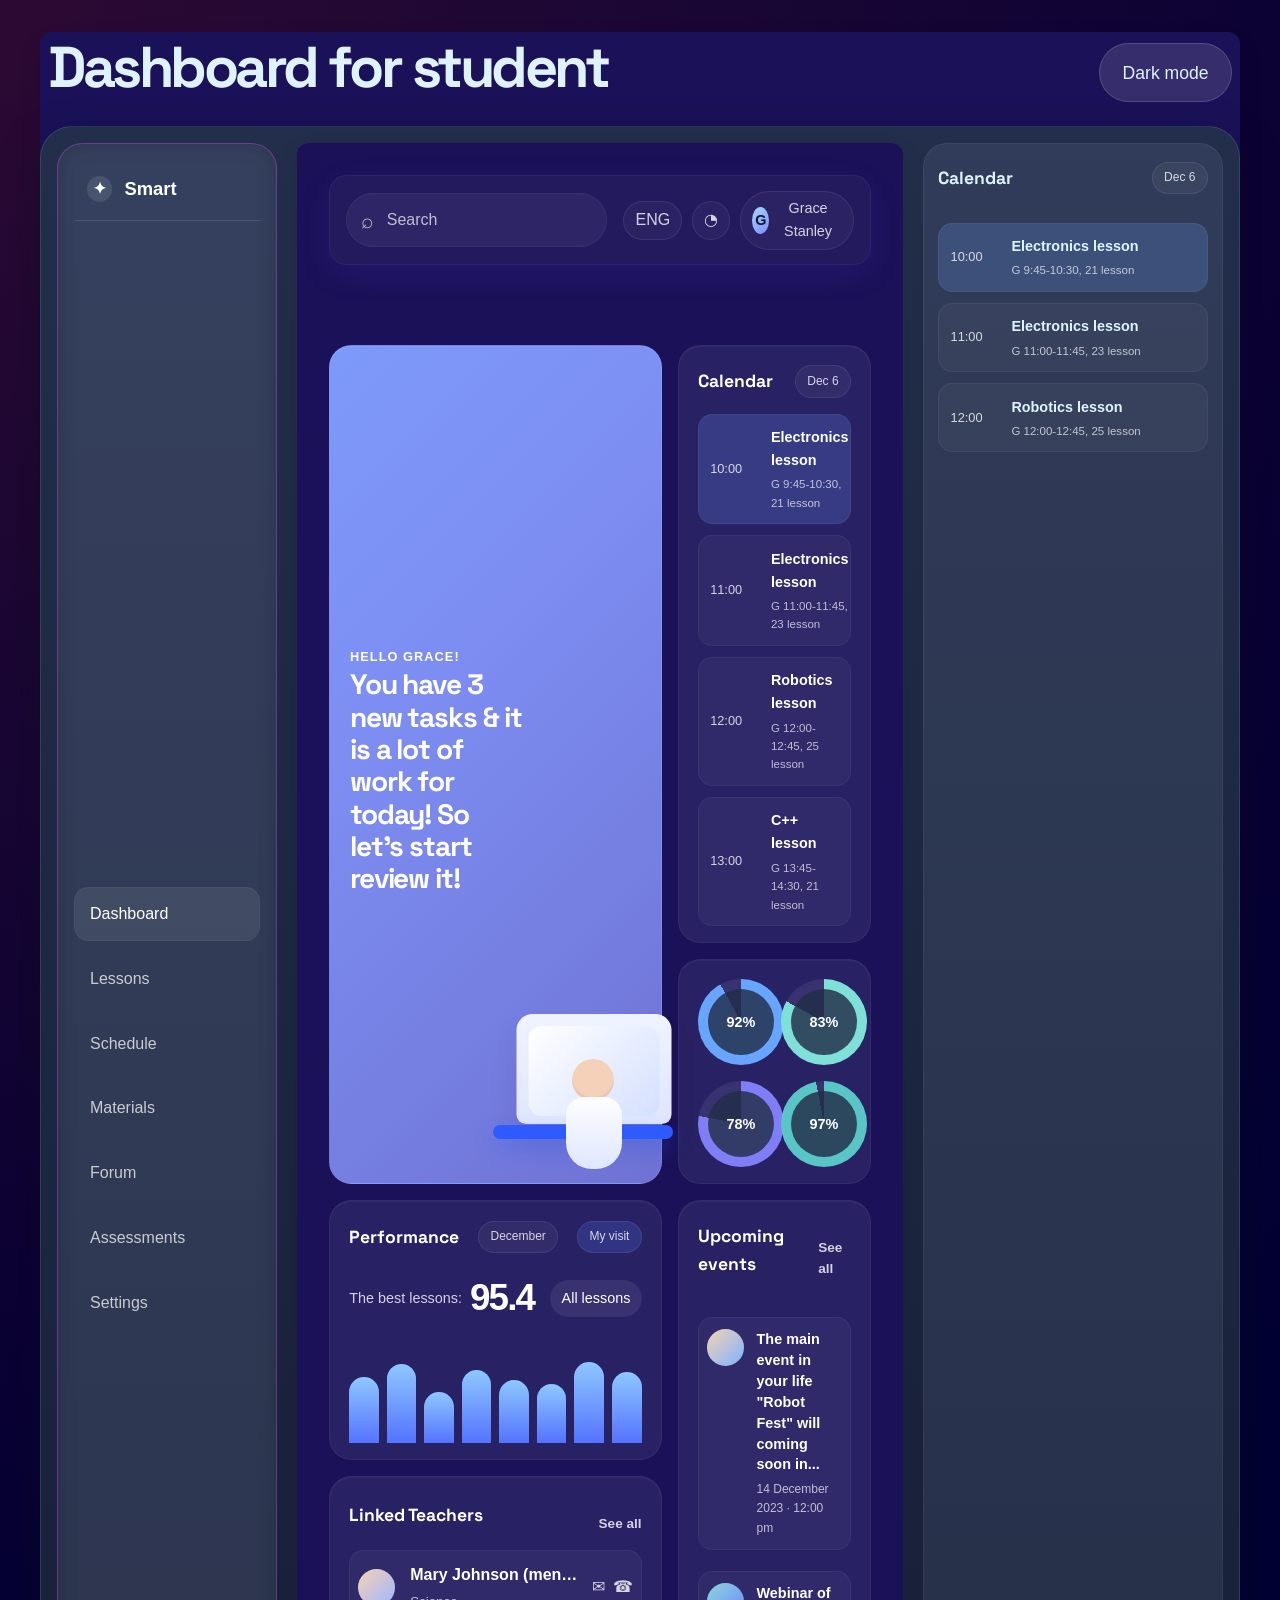
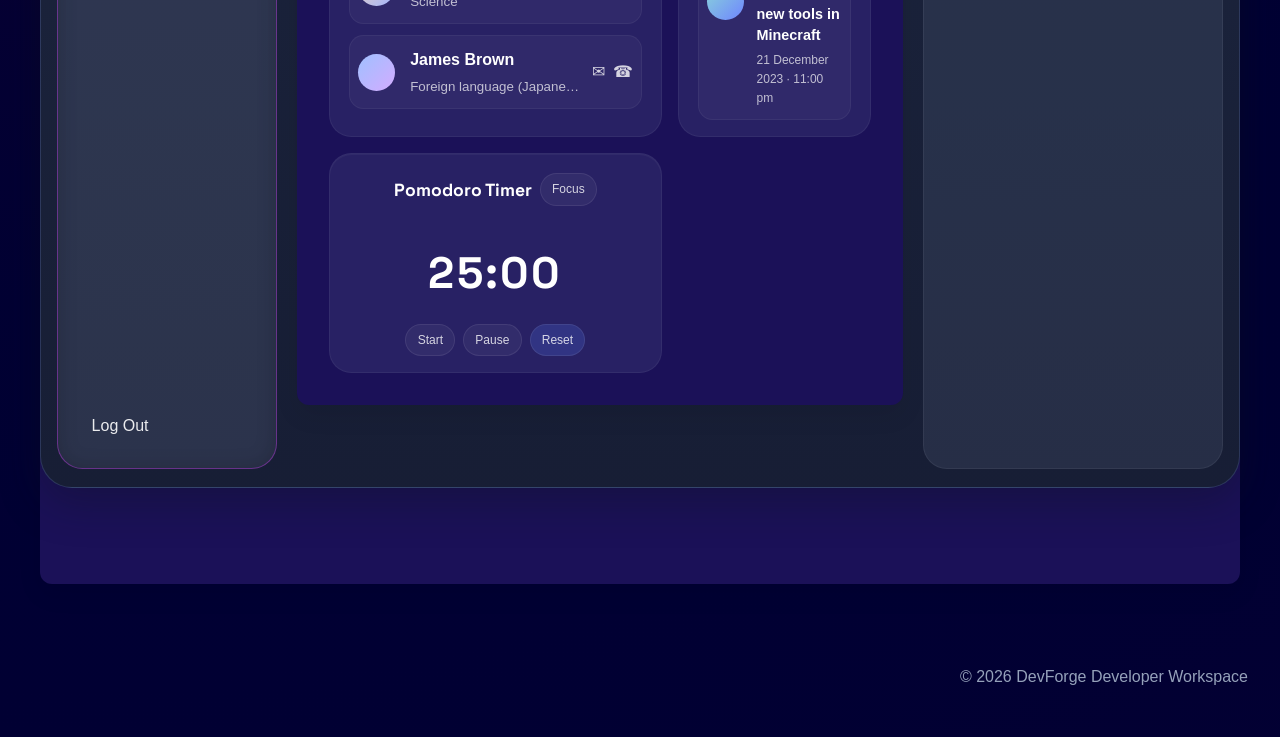
==== commit 5b0bc632: "added workflow and yml file" ====
--- a/test/index.html
+++ b/test/index.html
@@ -345,6 +345,30 @@
 
                     </article>
 
+                    <article class="content-card pomodoro-card">
+
+                        <div class="mini-header">
+
+                            <h3>Pomodoro Timer</h3>
+
+                            <span class="pomodoro-mode" data-pomodoro-mode>Focus</span>
+
+                        </div>
+
+                        <div class="pomodoro-display" data-pomodoro-display>25:00</div>
+
+                        <div class="pomodoro-controls">
+
+                            <button type="button" class="ghost-btn" data-pomodoro-start>Start</button>
+
+                            <button type="button" class="ghost-btn" data-pomodoro-pause>Pause</button>
+
+                            <button type="button" class="ghost-btn ghost-btn--alt" data-pomodoro-reset>Reset</button>
+
+                        </div>
+
+                    </article>
+
                     <article class="content-card events-card">
 
                         <div class="mini-header">
@@ -463,6 +487,68 @@
 
 </footer>
 
+<script>
+    (() => {
+        const FOCUS_MINUTES = 25;
+        const BREAK_MINUTES = 5;
+
+        const display = document.querySelector('[data-pomodoro-display]');
+        const modeLabel = document.querySelector('[data-pomodoro-mode]');
+        const startBtn = document.querySelector('[data-pomodoro-start]');
+        const pauseBtn = document.querySelector('[data-pomodoro-pause]');
+        const resetBtn = document.querySelector('[data-pomodoro-reset]');
+
+        let secondsLeft = FOCUS_MINUTES * 60;
+        let isFocus = true;
+        let intervalId = null;
+
+        function render() {
+            const mins = Math.floor(secondsLeft / 60).toString().padStart(2, '0');
+            const secs = (secondsLeft % 60).toString().padStart(2, '0');
+            display.textContent = `${mins}:${secs}`;
+            modeLabel.textContent = isFocus ? 'Focus' : 'Break';
+        }
+
+        function tick() {
+            if (secondsLeft <= 0) {
+                isFocus = !isFocus;
+                secondsLeft = (isFocus ? FOCUS_MINUTES : BREAK_MINUTES) * 60;
+            } else {
+                secondsLeft -= 1;
+            }
+            render();
+        }
+
+        startBtn.addEventListener('click', () => {
+            if (intervalId) return;
+            intervalId = setInterval(tick, 1000);
+        });
+
+        pauseBtn.addEventListener('click', () => {
+            clearInterval(intervalId);
+            intervalId = null;
+        });
+
+        resetBtn.addEventListener('click', () => {
+            clearInterval(intervalId);
+            intervalId = null;
+            isFocus = true;
+            secondsLeft = FOCUS_MINUTES * 60;
+            render();
+        });
+
+        render();
+
+        // Highlight the calendar's "Today" buttons with the current date.
+        const todayLabel = new Date().toLocaleDateString(undefined, { month: 'short', day: 'numeric' });
+        document.querySelectorAll('.ghost-btn').forEach((btn) => {
+            if (btn.textContent.trim() === 'Today') {
+                btn.textContent = todayLabel;
+            }
+        });
+    })();
+</script>
+
 </body>
 
 </html>
--- a/test/styles.css
+++ b/test/styles.css
@@ -3101,4 +3101,54 @@
 
 }
 
+}
+
+.pomodoro-card {
+
+    background: rgba(137, 156, 190, 0.12);
+
+    display: flex;
+
+    flex-direction: column;
+
+    align-items: center;
+
+    gap: 0.9rem;
+
+}
+
+.pomodoro-mode {
+
+    border: 1px solid rgba(255,255,255,0.08);
+
+    background: rgba(255,255,255,0.05);
+
+    color: rgba(255,255,255,0.8);
+
+    border-radius: 999px;
+
+    padding: 0.35rem 0.7rem;
+
+    font-size: 0.75rem;
+
+}
+
+.pomodoro-display {
+
+    font-family: "Space Grotesk", sans-serif;
+
+    font-size: clamp(2rem, 4vw, 2.75rem);
+
+    font-weight: 700;
+
+    letter-spacing: 0.05em;
+
+}
+
+.pomodoro-controls {
+
+    display: flex;
+
+    gap: 0.5rem;
+
 }
